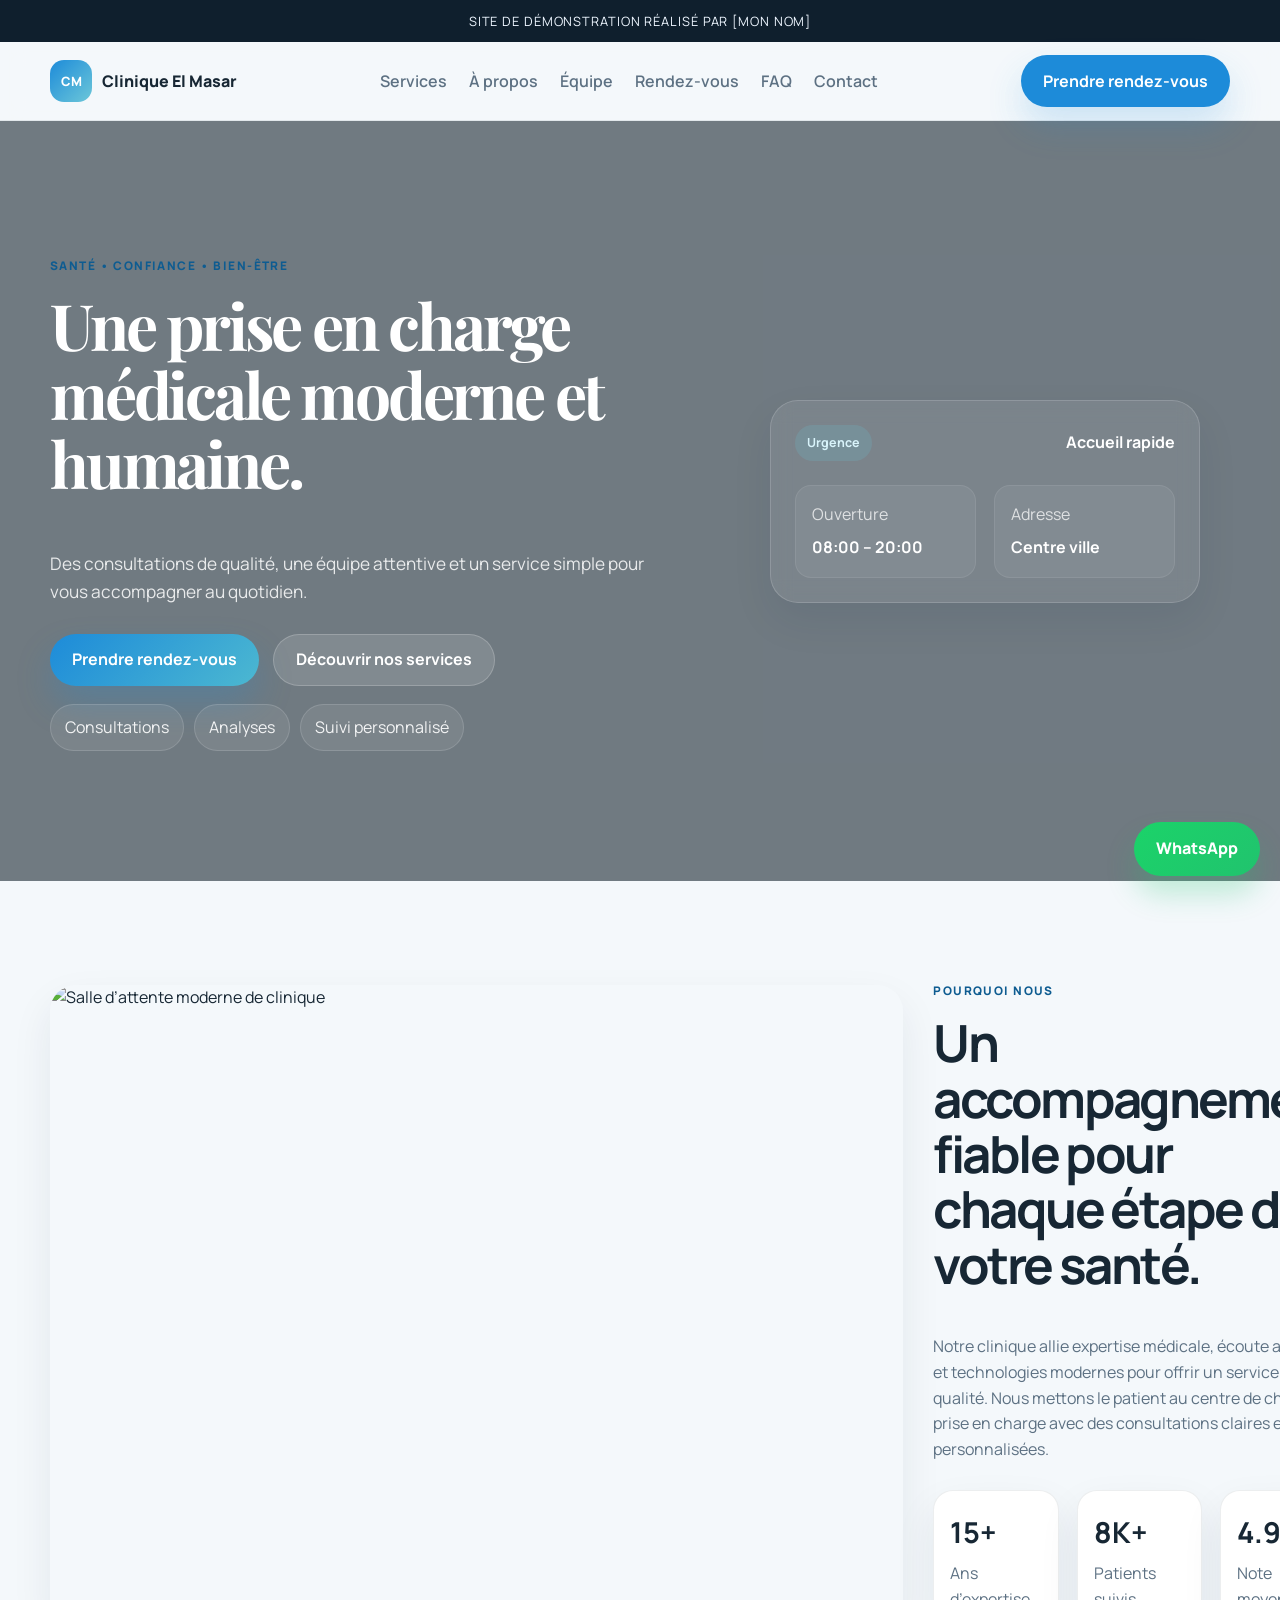
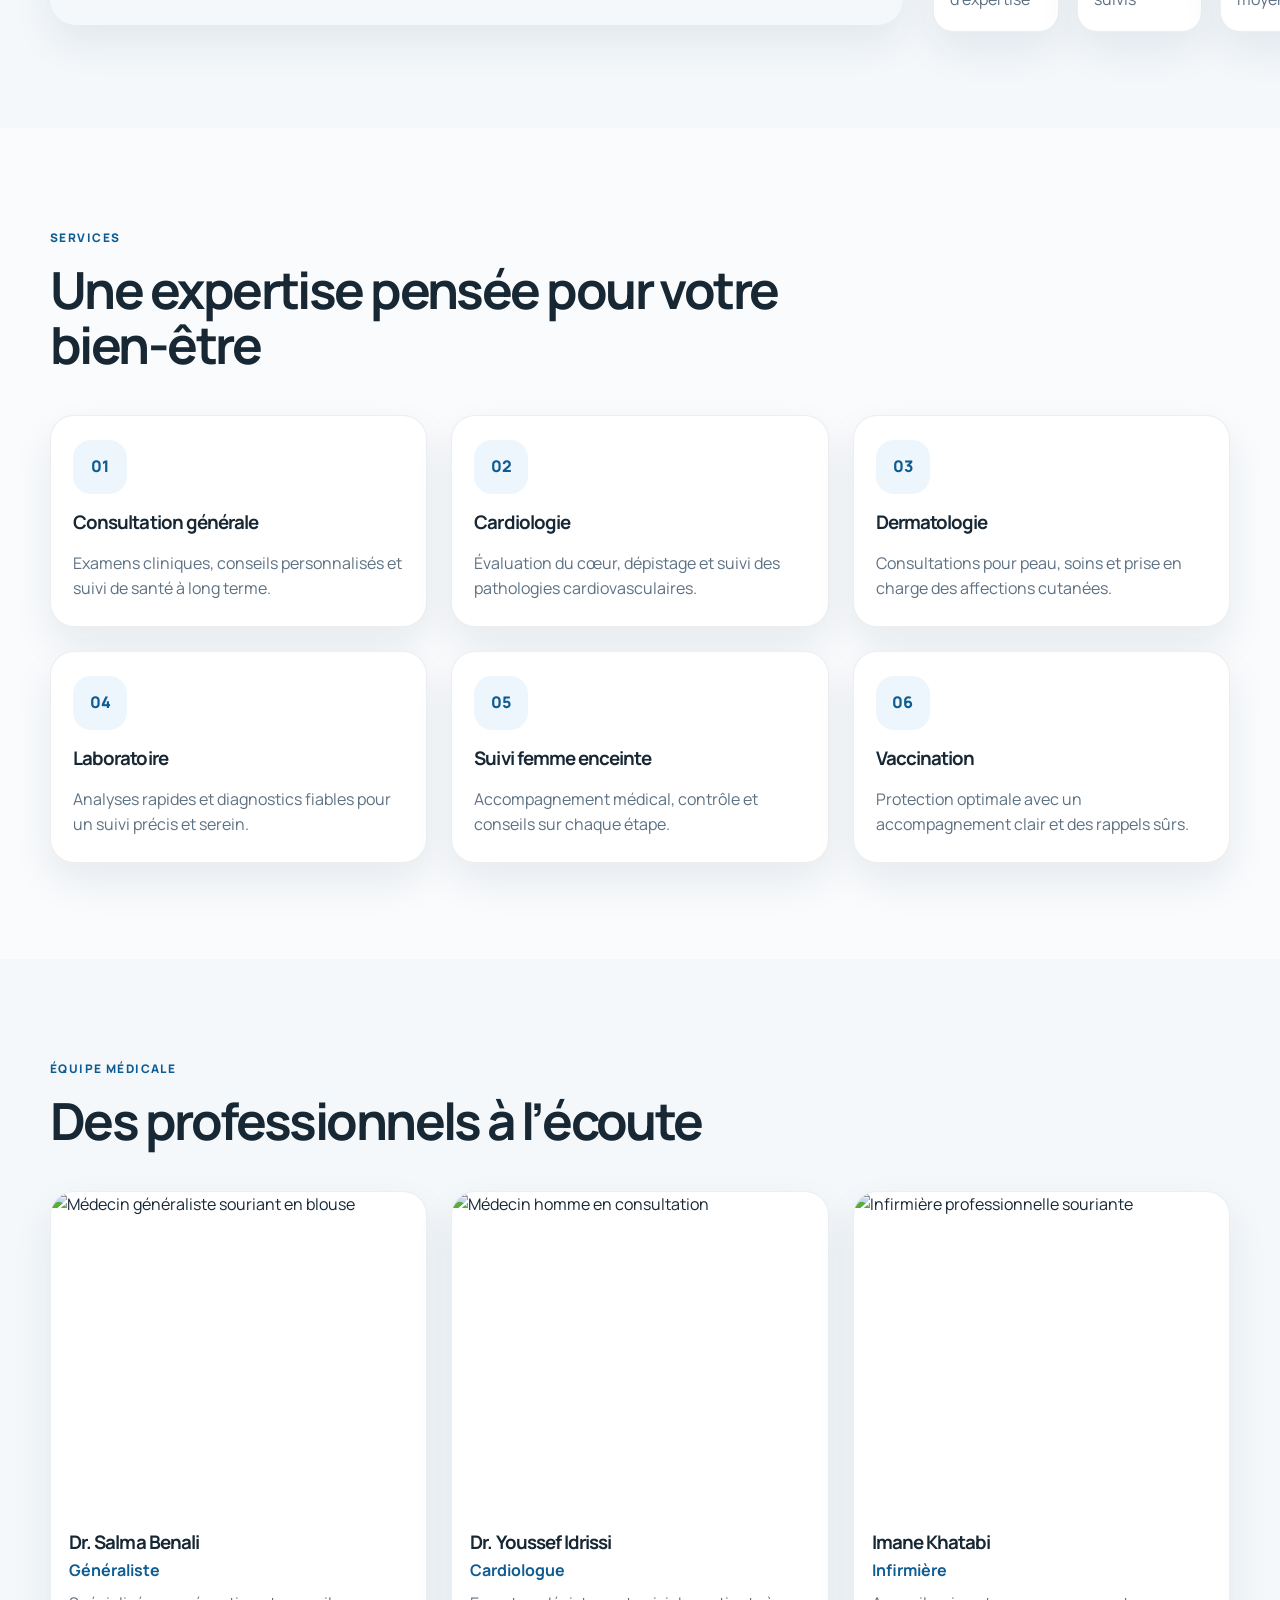
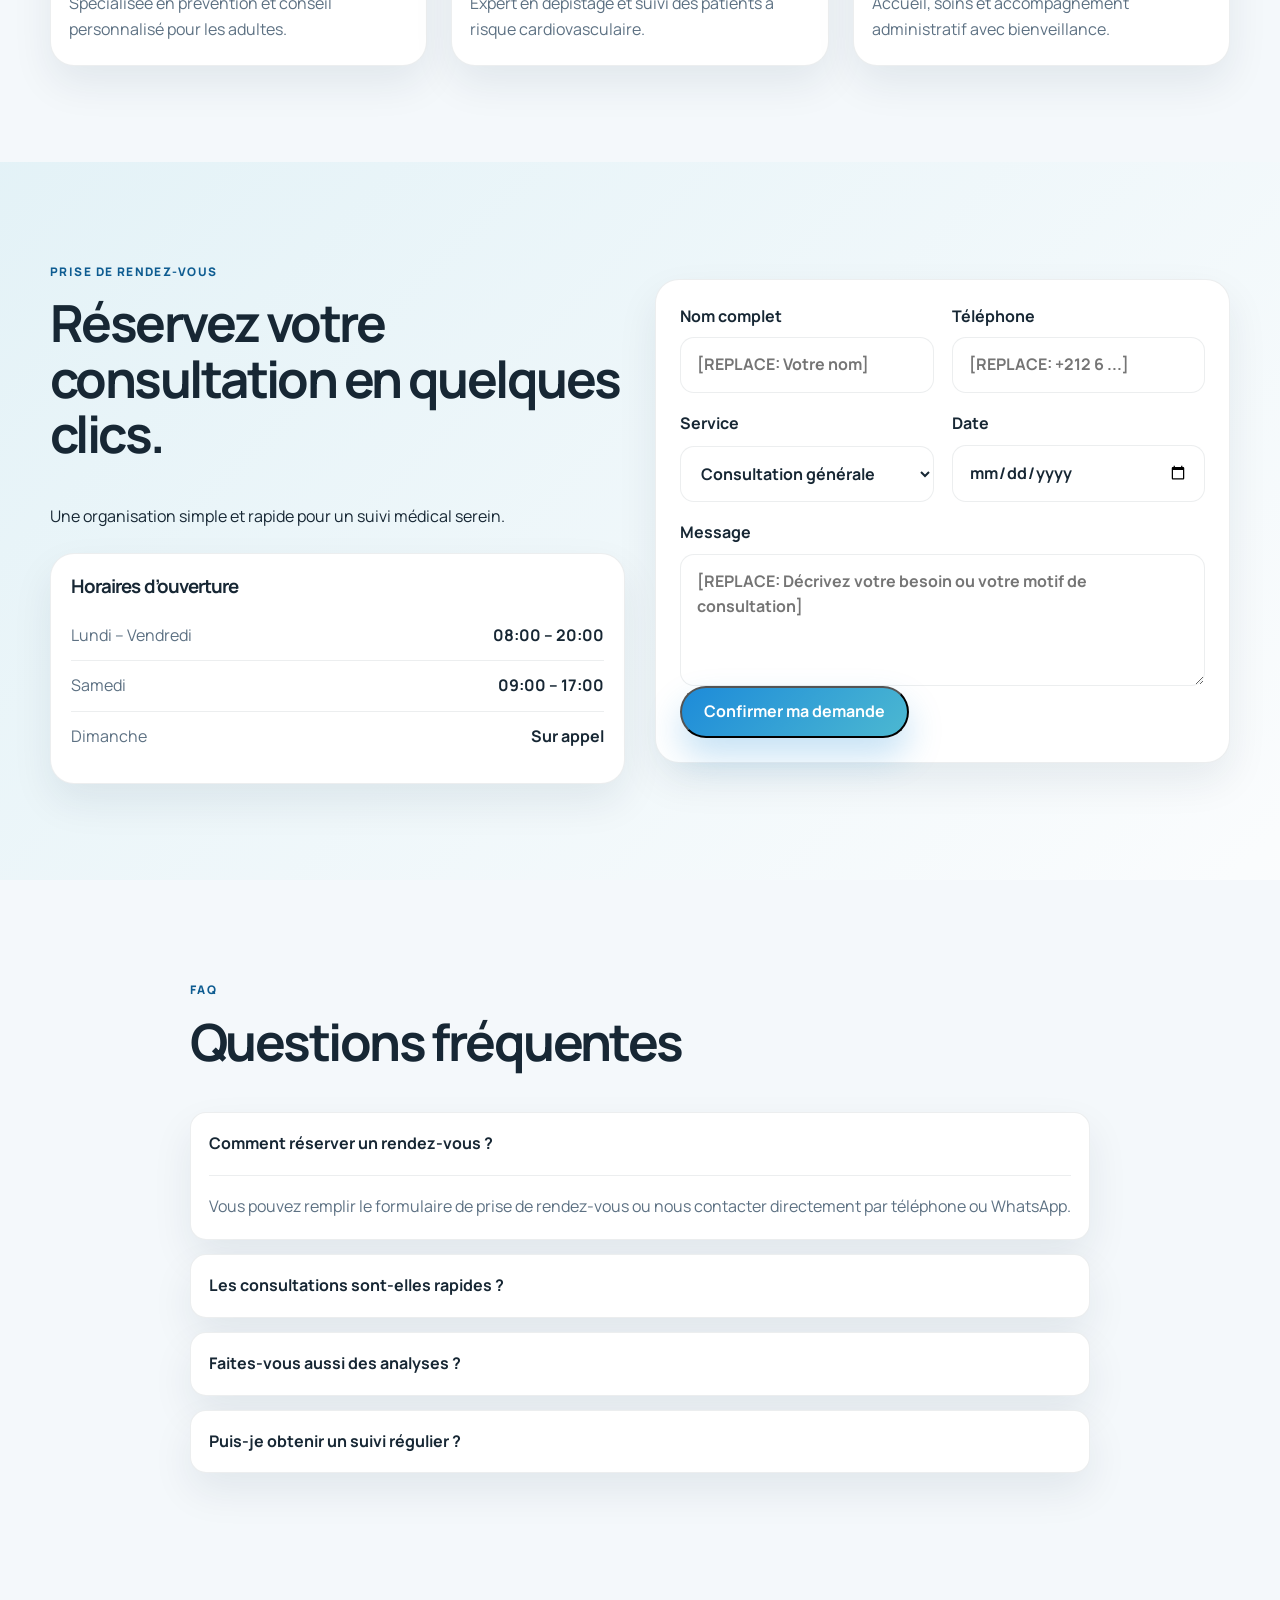
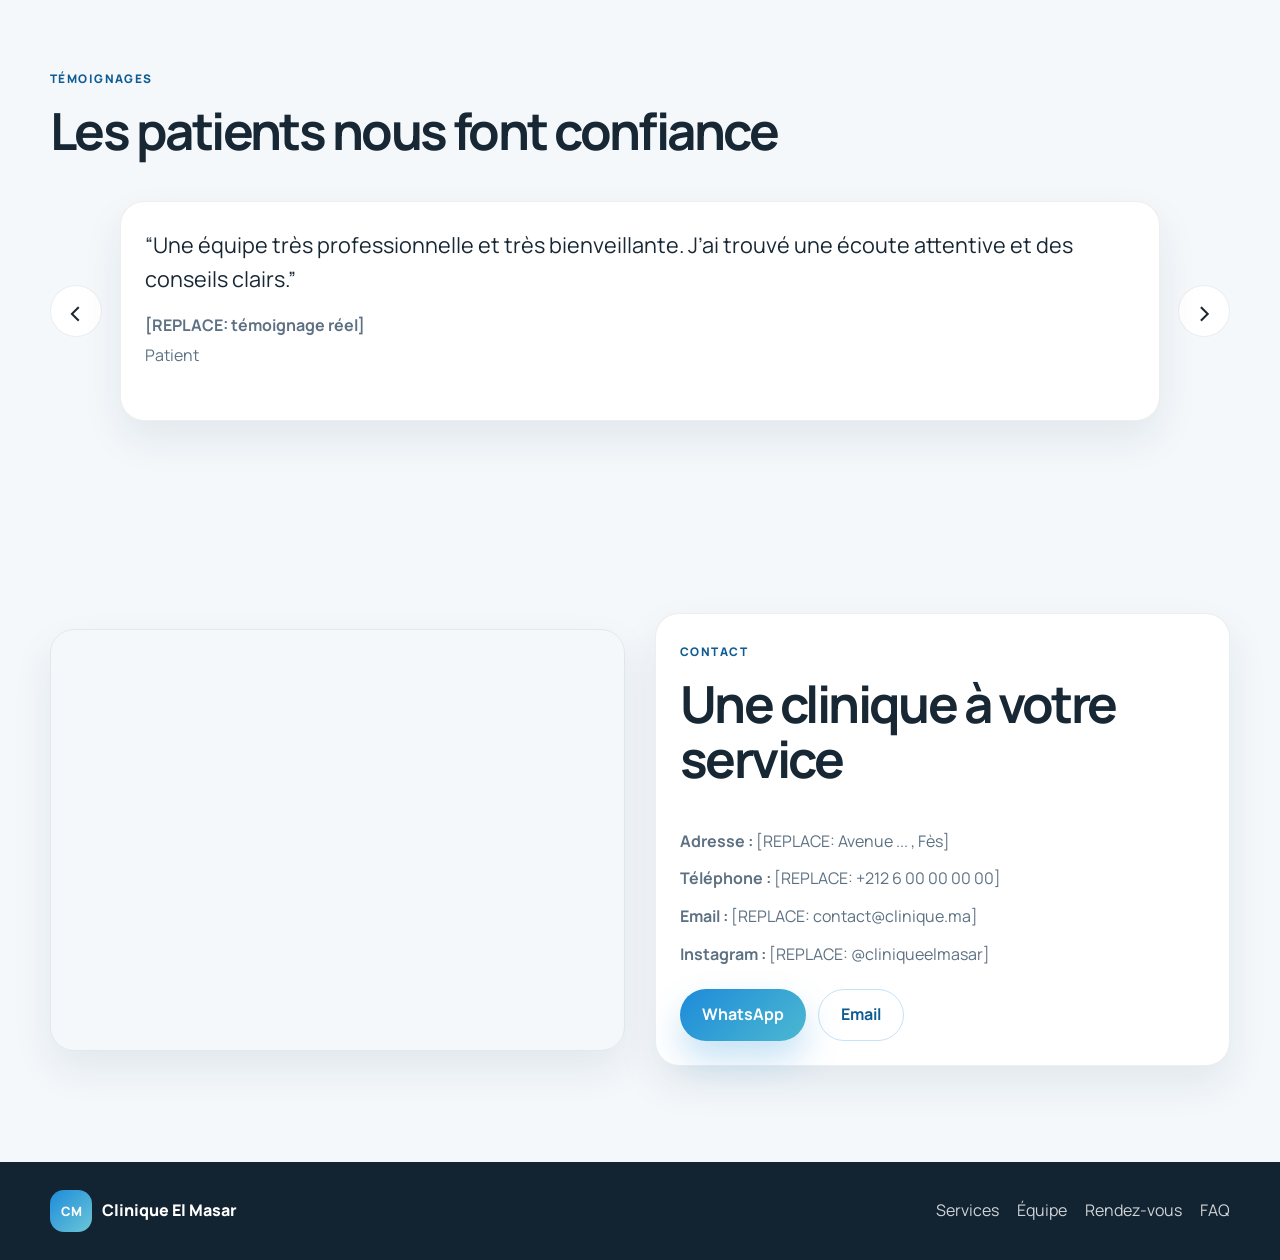
==== demos/clinique/index.html @ 64fbe854 "first commit" ====
<!DOCTYPE html>
<html lang="fr">
  <head>
    <meta charset="UTF-8" />
    <meta name="viewport" content="width=device-width, initial-scale=1.0" />
    <meta name="description" content="Démonstration d’un site web pour clinique moderne : services, équipe médicale, rendez-vous, FAQ et contact." />
    <title>Clinique El Masar | Démonstration</title>
    <link rel="preconnect" href="https://fonts.googleapis.com" />
    <link rel="preconnect" href="https://fonts.gstatic.com" crossorigin />
    <link href="https://fonts.googleapis.com/css2?family=Manrope:wght@400;500;600;700;800&family=Playfair+Display:wght@600;700;800&display=swap" rel="stylesheet" />
    <link rel="stylesheet" href="style.css" />
  </head>
  <body>
    <div class="demo-banner">Site de démonstration réalisé par [mon nom]</div>

    <header class="site-header">
      <div class="container nav-wrap">
        <a href="#top" class="brand" aria-label="Accueil clinique">
          <span class="brand-mark">CM</span>
          <span>Clinique El Masar</span>
        </a>

        <button class="menu-toggle" type="button" aria-label="Ouvrir le menu" aria-expanded="false">
          <span></span><span></span><span></span>
        </button>

        <nav class="main-nav" aria-label="Navigation clinique">
          <a href="#services">Services</a>
          <a href="#about">À propos</a>
          <a href="#team">Équipe</a>
          <a href="#rdv">Rendez-vous</a>
          <a href="#faq">FAQ</a>
          <a href="#contact">Contact</a>
        </nav>

        <a class="header-cta" href="#rdv">Prendre rendez-vous</a>
      </div>
    </header>

    <main id="top">
      <section class="hero">
        <div class="hero-overlay"></div>
        <div class="container hero-grid">
          <div class="hero-copy reveal">
            <span class="eyebrow">Santé • confiance • bien-être</span>
            <h1>Une prise en charge médicale moderne et humaine.</h1>
            <p>
              Des consultations de qualité, une équipe attentive et un service simple pour vous accompagner au quotidien.
            </p>
            <div class="hero-actions">
              <a class="btn btn-primary" href="#rdv">Prendre rendez-vous</a>
              <a class="btn btn-light" href="#services">Découvrir nos services</a>
            </div>
            <ul class="hero-pills">
              <li>Consultations</li>
              <li>Analyses</li>
              <li>Suivi personnalisé</li>
            </ul>
          </div>

          <div class="hero-card reveal">
            <div class="panel">
              <div class="panel-top">
                <span class="badge">Urgence</span>
                <strong>Accueil rapide</strong>
              </div>
              <div class="panel-row">
                <div>
                  <span>Ouverture</span>
                  <strong>08:00 – 20:00</strong>
                </div>
                <div>
                  <span>Adresse</span>
                  <strong>Centre ville</strong>
                </div>
              </div>
            </div>
          </div>
        </div>
      </section>

      <section class="section trust" id="about">
        <div class="container trust-grid">
          <div class="image-block reveal">
            <img src="https://images.unsplash.com/photo-1538108149393-fbbd81895907?auto=format&fit=crop&w=1200&q=80" alt="Salle d’attente moderne de clinique" loading="lazy" width="1200" height="900" />
          </div>

          <div class="content-block reveal">
            <span class="eyebrow accent">Pourquoi nous</span>
            <h2>Un accompagnement fiable pour chaque étape de votre santé.</h2>
            <p>
              Notre clinique allie expertise médicale, écoute attentive et technologies modernes pour offrir un service de qualité.
              Nous mettons le patient au centre de chaque prise en charge avec des consultations claires et personnalisées.
            </p>

            <div class="stats-grid">
              <div>
                <strong>15+</strong>
                <span>Ans d’expertise</span>
              </div>
              <div>
                <strong>8K+</strong>
                <span>Patients suivis</span>
              </div>
              <div>
                <strong>4.9/5</strong>
                <span>Note moyenne</span>
              </div>
            </div>
          </div>
        </div>
      </section>

      <section class="section services" id="services">
        <div class="container">
          <div class="section-heading reveal">
            <span class="eyebrow accent">Services</span>
            <h2>Une expertise pensée pour votre bien-être</h2>
          </div>

          <div class="service-grid">
            <article class="service-card reveal">
              <div class="icon">01</div>
              <h3>Consultation générale</h3>
              <p>Examens cliniques, conseils personnalisés et suivi de santé à long terme.</p>
            </article>

            <article class="service-card reveal">
              <div class="icon">02</div>
              <h3>Cardiologie</h3>
              <p>Évaluation du cœur, dépistage et suivi des pathologies cardiovasculaires.</p>
            </article>

            <article class="service-card reveal">
              <div class="icon">03</div>
              <h3>Dermatologie</h3>
              <p>Consultations pour peau, soins et prise en charge des affections cutanées.</p>
            </article>

            <article class="service-card reveal">
              <div class="icon">04</div>
              <h3>Laboratoire</h3>
              <p>Analyses rapides et diagnostics fiables pour un suivi précis et serein.</p>
            </article>

            <article class="service-card reveal">
              <div class="icon">05</div>
              <h3>Suivi femme enceinte</h3>
              <p>Accompagnement médical, contrôle et conseils sur chaque étape.</p>
            </article>

            <article class="service-card reveal">
              <div class="icon">06</div>
              <h3>Vaccination</h3>
              <p>Protection optimale avec un accompagnement clair et des rappels sûrs.</p>
            </article>
          </div>
        </div>
      </section>

      <section class="section team" id="team">
        <div class="container">
          <div class="section-heading reveal">
            <span class="eyebrow accent">Équipe médicale</span>
            <h2>Des professionnels à l’écoute</h2>
          </div>

          <div class="team-grid">
            <article class="doctor-card reveal">
              <img src="https://images.unsplash.com/photo-1559839734-2b71ea197ec2?auto=format&fit=crop&w=900&q=80" alt="Médecin généraliste souriant en blouse" loading="lazy" width="900" height="1000" />
              <div class="doctor-body">
                <h3>Dr. Salma Benali</h3>
                <span>Généraliste</span>
                <p>Spécialisée en prévention et conseil personnalisé pour les adultes.</p>
              </div>
            </article>

            <article class="doctor-card reveal">
              <img src="https://images.unsplash.com/photo-1612349317150-e413f6a5b16d?auto=format&fit=crop&w=900&q=80" alt="Médecin homme en consultation" loading="lazy" width="900" height="1000" />
              <div class="doctor-body">
                <h3>Dr. Youssef Idrissi</h3>
                <span>Cardiologue</span>
                <p>Expert en dépistage et suivi des patients à risque cardiovasculaire.</p>
              </div>
            </article>

            <article class="doctor-card reveal">
              <img src="https://images.unsplash.com/photo-1594824476967-48c8b964273f?auto=format&fit=crop&w=900&q=80" alt="Infirmière professionnelle souriante" loading="lazy" width="900" height="1000" />
              <div class="doctor-body">
                <h3>Imane Khatabi</h3>
                <span>Infirmière</span>
                <p>Accueil, soins et accompagnement administratif avec bienveillance.</p>
              </div>
            </article>
          </div>
        </div>
      </section>

      <section class="section appointment" id="rdv">
        <div class="container rdv-grid">
          <div class="rdv-copy reveal">
            <span class="eyebrow accent">Prise de rendez-vous</span>
            <h2>Réservez votre consultation en quelques clics.</h2>
            <p>Une organisation simple et rapide pour un suivi médical serein.</p>

            <div class="hours-box">
              <h3>Horaires d’ouverture</h3>
              <ul>
                <li><span>Lundi – Vendredi</span><strong>08:00 – 20:00</strong></li>
                <li><span>Samedi</span><strong>09:00 – 17:00</strong></li>
                <li><span>Dimanche</span><strong>Sur appel</strong></li>
              </ul>
            </div>
          </div>

          <form class="appointment-form reveal" action="#" method="post">
            <div class="field-grid">
              <label>
                <span>Nom complet</span>
                <input type="text" name="name" placeholder="[REPLACE: Votre nom]" />
              </label>

              <label>
                <span>Téléphone</span>
                <input type="tel" name="phone" placeholder="[REPLACE: +212 6 ...]" />
              </label>
            </div>

            <div class="field-grid">
              <label>
                <span>Service</span>
                <select name="service">
                  <option>Consultation générale</option>
                  <option>Cardiologie</option>
                  <option>Dermatologie</option>
                  <option>Laboratoire</option>
                  <option>Suivi femme enceinte</option>
                </select>
              </label>

              <label>
                <span>Date</span>
                <input type="date" name="date" />
              </label>
            </div>

            <label>
              <span>Message</span>
              <textarea name="message" rows="4" placeholder="[REPLACE: Décrivez votre besoin ou votre motif de consultation]"></textarea>
            </label>

            <button type="submit" class="btn btn-primary full-width">Confirmer ma demande</button>
          </form>
        </div>
      </section>

      <section class="section faq" id="faq">
        <div class="container faq-wrap">
          <div class="section-heading reveal">
            <span class="eyebrow accent">FAQ</span>
            <h2>Questions fréquentes</h2>
          </div>

          <div class="faq-list reveal">
            <details open>
              <summary>Comment réserver un rendez-vous ?</summary>
              <p>Vous pouvez remplir le formulaire de prise de rendez-vous ou nous contacter directement par téléphone ou WhatsApp.</p>
            </details>

            <details>
              <summary>Les consultations sont-elles rapides ?</summary>
              <p>Oui, l’accueil est rapide et les délais d’attente sont optimisés selon les besoins et les urgences.</p>
            </details>

            <details>
              <summary>Faites-vous aussi des analyses ?</summary>
              <p>Oui, la clinique propose un accès pratique aux analyses de laboratoire avec un suivi clair et rapide.</p>
            </details>

            <details>
              <summary>Puis-je obtenir un suivi régulier ?</summary>
              <p>Oui, plusieurs patients bénéficient d’un suivi personnalisé avec suivi régulier et conseils de prévention.</p>
            </details>
          </div>
        </div>
      </section>

      <section class="section testimonials">
        <div class="container">
          <div class="section-heading reveal">
            <span class="eyebrow accent">Témoignages</span>
            <h2>Les patients nous font confiance</h2>
          </div>

          <div class="testimonial-slider reveal">
            <button class="slider-btn prev" type="button" aria-label="Précédent">‹</button>

            <div class="testimonial-track">
              <blockquote class="testimonial active">
                <p>“Une équipe très professionnelle et très bienveillante. J’ai trouvé une écoute attentive et des conseils clairs.”</p>
                <footer>
                  <strong>[REPLACE: témoignage réel]</strong>
                  <span>Patient</span>
                </footer>
              </blockquote>

              <blockquote class="testimonial">
                <p>“Le service est rapide, les médecins sont rassurants et l’accueil montre une vraie qualité humaine.”</p>
                <footer>
                  <strong>[REPLACE: témoignage réel]</strong>
                  <span>Patient régulier</span>
                </footer>
              </blockquote>
            </div>

            <button class="slider-btn next" type="button" aria-label="Suivant">›</button>
          </div>
        </div>
      </section>

      <section class="section map" id="contact">
        <div class="container map-grid">
          <div class="map-card reveal">
            <iframe title="Carte de la clinique" src="https://www.google.com/maps?q=Fes%20Morocco&z=12&output=embed" loading="lazy" referrerpolicy="no-referrer-when-downgrade"></iframe>
          </div>

          <div class="contact-card reveal">
            <span class="eyebrow accent">Contact</span>
            <h2>Une clinique à votre service</h2>
            <ul>
              <li><strong>Adresse :</strong> [REPLACE: Avenue ... , Fès]</li>
              <li><strong>Téléphone :</strong> [REPLACE: +212 6 00 00 00 00]</li>
              <li><strong>Email :</strong> [REPLACE: contact@clinique.ma]</li>
              <li><strong>Instagram :</strong> [REPLACE: @cliniqueelmasar]</li>
            </ul>
            <div class="contact-actions">
              <a class="btn btn-primary" href="https://wa.me/[REPLACE:212600000000]?text=[REPLACE:Bonjour%20je%20souhaite%20prendre%20un%20rendez-vous]" target="_blank" rel="noreferrer">WhatsApp</a>
              <a class="btn btn-outline" href="mailto:[REPLACE:contact@clinique.ma]">Email</a>
            </div>
          </div>
        </div>
      </section>
    </main>

    <footer class="site-footer">
      <div class="container footer-wrap">
        <div>
          <a href="#top" class="brand footer-brand" aria-label="Accueil clinique">
            <span class="brand-mark">CM</span>
            <span>Clinique El Masar</span>
          </a>
        </div>

        <div class="footer-links">
          <a href="#services">Services</a>
          <a href="#team">Équipe</a>
          <a href="#rdv">Rendez-vous</a>
          <a href="#faq">FAQ</a>
        </div>
      </div>
    </footer>

    <a class="floating-whatsapp" href="https://wa.me/[REPLACE:212600000000]?text=[REPLACE:Bonjour%20je%20souhaite%20prendre%20un%20rendez-vous]" target="_blank" rel="noopener noreferrer" aria-label="Prendre un rendez-vous via WhatsApp">WhatsApp</a>

    <script src="script.js"></script>
  </body>
</html>
---- demos/clinique/style.css ----
:root {
  --bg: #f4f8fb;
  --surface: #ffffff;
  --surface-alt: #edf7fd;
  --primary: #1d8bd9;
  --primary-deep: #0e5c91;
  --accent: #6cc7d9;
  --dark: #172734;
  --muted: #5d7183;
  --border: rgba(23, 39, 52, 0.08);
  --shadow: 0 18px 40px rgba(18, 41, 58, 0.08);
  --radius: 24px;
  --container: 1180px;
}

* { box-sizing: border-box; }
html { scroll-behavior: smooth; }
body {
  margin: 0;
  font-family: "Manrope", sans-serif;
  background: var(--bg);
  color: var(--dark);
  line-height: 1.6;
}
img { display: block; max-width: 100%; }
a { color: inherit; text-decoration: none; }
button, input, textarea, select { font: inherit; }
button { cursor: pointer; }
.container { width: min(var(--container), calc(100% - 32px)); margin: 0 auto; }
.section { padding: 96px 0; }
.eyebrow {
  display: inline-block;
  margin-bottom: 14px;
  letter-spacing: 0.12em;
  text-transform: uppercase;
  font-size: 0.74rem;
  font-weight: 800;
  color: var(--primary-deep);
}
.accent { color: var(--primary-deep); }
h1, h2, h3 { margin-top: 0; }
h1, h2, h3 { letter-spacing: -0.05em; line-height: 1.08; }
h1 { font-size: clamp(2.8rem, 5vw, 5rem); font-family: "Playfair Display", serif; }
h2 { font-size: clamp(2.1rem, 4vw, 3.2rem); max-width: 760px; }
.demo-banner {
  background: #0f1f2d;
  color: #eef6ff;
  text-align: center;
  padding: 11px 16px;
  font-size: 0.8rem;
  letter-spacing: 0.07em;
  text-transform: uppercase;
}
.site-header {
  position: sticky;
  top: 0;
  z-index: 25;
  background: rgba(244, 248, 251, 0.82);
  backdrop-filter: blur(12px);
  border-bottom: 1px solid var(--border);
}
.nav-wrap {
  min-height: 78px;
  display: flex;
  align-items: center;
  justify-content: space-between;
  gap: 18px;
}
.brand {
  display: inline-flex;
  align-items: center;
  gap: 10px;
  font-weight: 800;
}
.brand-mark {
  display: inline-grid;
  place-items: center;
  width: 42px;
  height: 42px;
  border-radius: 14px;
  background: linear-gradient(135deg, var(--primary), var(--accent));
  color: white;
  font-size: 0.8rem;
}
.main-nav {
  display: flex;
  align-items: center;
  gap: 22px;
  color: var(--muted);
  font-weight: 600;
}
.header-cta, .btn {
  display: inline-flex;
  justify-content: center;
  align-items: center;
  min-height: 52px;
  padding: 0 22px;
  border-radius: 999px;
  font-weight: 700;
  transition: transform .2s ease, box-shadow .2s ease;
}
.header-cta:hover, .btn:hover { transform: translateY(-2px); }
.header-cta {
  background: var(--primary);
  color: white;
  box-shadow: 0 18px 36px rgba(29, 139, 217, 0.2);
}
.menu-toggle { display: none; }
.hero {
  position: relative;
  min-height: 760px;
  display: flex;
  align-items: center;
  background: url('https://images.unsplash.com/photo-1538108149393-fbbd81895907?auto=format&fit=crop&w=1700&q=80') center/cover no-repeat;
}
.hero-overlay {
  position: absolute;
  inset: 0;
  background: rgba(9, 24, 35, 0.56);
}
.hero-grid {
  position: relative;
  z-index: 1;
  display: grid;
  grid-template-columns: 1.15fr 0.85fr;
  gap: 28px;
  align-items: center;
}
.hero-copy { color: white; max-width: 620px; }
.hero-copy p { color: rgba(255,255,255,0.84); font-size: 1.08rem; }
.hero-actions {
  display: flex;
  flex-wrap: wrap;
  gap: 14px;
  margin: 28px 0 18px;
}
.btn-primary {
  background: linear-gradient(135deg, var(--primary), #4cb8d1);
  color: white;
  box-shadow: 0 18px 34px rgba(29, 139, 217, 0.25);
}
.btn-light {
  background: rgba(255,255,255,0.12);
  border: 1px solid rgba(255,255,255,0.2);
  color: white;
}
.btn-outline {
  background: transparent;
  border: 1px solid rgba(29, 139, 217, 0.25);
  color: var(--primary-deep);
}
.hero-pills {
  display: flex;
  flex-wrap: wrap;
  gap: 10px;
  list-style: none;
  padding: 0;
  margin: 0;
}
.hero-pills li {
  padding: 10px 14px;
  border-radius: 999px;
  background: rgba(255,255,255,0.08);
  border: 1px solid rgba(255,255,255,0.14);
  color: rgba(255,255,255,0.9);
}
.hero-card {
  display: flex;
  justify-content: center;
}
.panel {
  width: min(100%, 430px);
  background: rgba(255,255,255,0.08);
  border: 1px solid rgba(255,255,255,0.16);
  backdrop-filter: blur(10px);
  border-radius: 28px;
  padding: 24px;
  box-shadow: var(--shadow);
}
.panel-top {
  display: flex;
  justify-content: space-between;
  align-items: center;
  margin-bottom: 24px;
  color: white;
}
.badge {
  display: inline-block;
  padding: 8px 12px;
  border-radius: 999px;
  background: rgba(108, 199, 217, 0.18);
  color: #d9f4fb;
  font-size: 0.78rem;
  font-weight: 700;
}
.panel-row {
  display: grid;
  grid-template-columns: repeat(2, minmax(0,1fr));
  gap: 18px;
}
.panel-row div {
  padding: 16px;
  border-radius: 16px;
  background: rgba(255,255,255,0.06);
  border: 1px solid rgba(255,255,255,0.08);
}
.panel-row span {
  display: block;
  color: rgba(255,255,255,0.74);
  margin-bottom: 8px;
}
.panel-row strong { color: white; }
.trust-grid, .rdv-grid, .map-grid {
  display: grid;
  grid-template-columns: 1fr 1fr;
  gap: 30px;
  align-items: center;
}
.image-block img {
  width: 100%;
  height: 640px;
  object-fit: cover;
  border-radius: 26px;
  box-shadow: var(--shadow);
}
.content-block p { color: var(--muted); }
.stats-grid {
  display: grid;
  grid-template-columns: repeat(3, minmax(0,1fr));
  gap: 18px;
  margin-top: 28px;
}
.stats-grid div {
  background: var(--surface);
  border: 1px solid var(--border);
  border-radius: 20px;
  box-shadow: var(--shadow);
  padding: 18px 16px;
}
.stats-grid strong {
  display: block;
  font-size: 1.8rem;
  margin-bottom: 6px;
}
.stats-grid span { color: var(--muted); }
.services { background: rgba(255,255,255,0.4); }
.section-heading { margin-bottom: 30px; }
.service-grid, .team-grid {
  display: grid;
  grid-template-columns: repeat(3, minmax(0,1fr));
  gap: 24px;
}
.service-card, .doctor-card, .appointment-form, .contact-card {
  background: var(--surface);
  border: 1px solid var(--border);
  border-radius: var(--radius);
  box-shadow: var(--shadow);
}
.service-card {
  padding: 24px 22px;
}
.icon {
  display: inline-grid;
  place-items: center;
  width: 54px;
  height: 54px;
  border-radius: 18px;
  margin-bottom: 18px;
  color: var(--primary-deep);
  background: rgba(29,139,217,0.08);
  font-weight: 800;
}
.service-card p { margin: 0; color: var(--muted); }
.doctor-card {
  overflow: hidden;
}
.doctor-card img {
  width: 100%;
  height: 320px;
  object-fit: cover;
}
.doctor-body {
  padding: 20px 18px 22px;
}
.doctor-body h3 { margin-bottom: 6px; }
.doctor-body span {
  display: inline-block;
  color: var(--primary-deep);
  font-weight: 700;
  margin-bottom: 8px;
}
.doctor-body p { margin: 0; color: var(--muted); }
.appointment { background: linear-gradient(135deg, rgba(108, 199, 217, 0.12), rgba(255,255,255,0.6)); }
.hours-box {
  margin-top: 24px;
  padding: 22px 20px;
  background: var(--surface);
  border: 1px solid var(--border);
  border-radius: var(--radius);
  box-shadow: var(--shadow);
}
.hours-box h3 { margin-bottom: 14px; }
.hours-box ul {
  list-style: none;
  padding: 0;
  margin: 0;
}
.hours-box li {
  display: flex;
  justify-content: space-between;
  gap: 18px;
  padding: 12px 0;
  border-bottom: 1px solid var(--border);
  color: var(--muted);
}
.hours-box li:last-child { border-bottom: 0; }
.hours-box strong { color: var(--dark); }
.appointment-form {
  padding: 24px;
}
.field-grid {
  display: grid;
  grid-template-columns: repeat(2, minmax(0,1fr));
  gap: 18px;
  margin-bottom: 18px;
}
label {
  display: grid;
  gap: 8px;
  font-weight: 700;
  color: var(--dark);
}
input, textarea, select {
  width: 100%;
  min-height: 52px;
  border: 1px solid var(--border);
  border-radius: 14px;
  padding: 14px 16px;
  background: white;
  color: var(--dark);
}
textarea { min-height: 120px; resize: vertical; }
input:focus, textarea:focus, select:focus {
  outline: none;
  border-color: rgba(29, 139, 217, 0.7);
  box-shadow: 0 0 0 4px rgba(29, 139, 217, 0.08);
}
.faq-wrap { max-width: 900px; }
.faq-list { display: grid; gap: 14px; }
.faq-list details {
  background: white;
  border: 1px solid var(--border);
  border-radius: 16px;
  padding: 18px 18px 0;
  box-shadow: var(--shadow);
}
.faq-list summary {
  cursor: pointer;
  font-weight: 700;
  padding-bottom: 18px;
  list-style: none;
}
.faq-list details[open] summary { border-bottom: 1px solid var(--border); }
.faq-list p { margin: 0; padding: 18px 0 20px; color: var(--muted); }
.testimonial-slider {
  display: grid;
  grid-template-columns: 52px 1fr 52px;
  align-items: center;
  gap: 18px;
}
.slider-btn {
  width: 52px;
  height: 52px;
  border: 1px solid var(--border);
  background: white;
  color: var(--dark);
  border-radius: 50%;
  font-size: 2rem;
}
.testimonial-track { position: relative; min-height: 220px; }
.testimonial {
  position: absolute;
  inset: 0;
  margin: 0;
  opacity: 0;
  pointer-events: none;
  transform: translateX(18px);
  transition: opacity .35s ease, transform .35s ease;
  background: var(--surface);
  border: 1px solid var(--border);
  border-radius: var(--radius);
  box-shadow: var(--shadow);
  padding: 26px 24px;
}
.testimonial.active {
  opacity: 1;
  transform: translateX(0);
  pointer-events: auto;
}
.testimonial p {
  margin: 0 0 16px;
  font-size: clamp(1.05rem, 2vw, 1.35rem);
}
.testimonial footer {
  display: grid;
  gap: 4px;
  color: var(--muted);
}
.map-card {
  border-radius: var(--radius);
  overflow: hidden;
  border: 1px solid var(--border);
  box-shadow: var(--shadow);
}
.map-card iframe {
  width: 100%;
  min-height: 420px;
  border: 0;
  display: block;
}
.contact-card {
  padding: 24px;
}
.contact-card ul {
  list-style: none;
  padding: 0;
  margin: 0 0 22px;
  display: grid;
  gap: 12px;
  color: var(--muted);
}
.contact-actions {
  display: flex;
  flex-wrap: wrap;
  gap: 12px;
}
.site-footer {
  background: #122332;
  color: white;
  padding: 28px 0;
}
.footer-wrap {
  display: flex;
  align-items: center;
  justify-content: space-between;
  gap: 18px;
}
.footer-brand { color: white; }
.footer-links {
  display: flex;
  flex-wrap: wrap;
  gap: 18px;
  color: rgba(255,255,255,0.8);
}
.floating-whatsapp {
  position: fixed;
  right: 20px;
  bottom: 24px;
  z-index: 30;
  display: inline-flex;
  align-items: center;
  justify-content: center;
  min-height: 54px;
  padding: 0 22px;
  border-radius: 999px;
  background: linear-gradient(135deg, #1bd369, #21c36e);
  color: white;
  font-weight: 800;
  box-shadow: 0 18px 28px rgba(33, 195, 110, 0.25);
}
.reveal { opacity: 0; transform: translateY(18px); transition: opacity .5s ease, transform .5s ease; }
.reveal.is-visible { opacity: 1; transform: translateY(0); }

@media (max-width: 980px) {
  .main-nav { display: none; }
  .menu-toggle {
    display: inline-flex;
    flex-direction: column;
    justify-content: center;
    gap: 5px;
    width: 44px;
    height: 44px;
    border: 1px solid var(--border);
    border-radius: 12px;
    background: white;
  }
  .menu-toggle span {
    display: block;
    width: 20px;
    height: 2px;
    background: var(--dark);
    margin: 0 auto;
  }
  .main-nav.mobile-open {
    position: absolute;
    top: calc(100% + 8px);
    left: 16px;
    right: 16px;
    display: grid;
    gap: 12px;
    padding: 16px;
    background: rgba(255,255,255,0.97);
    border: 1px solid var(--border);
    border-radius: 18px;
    box-shadow: var(--shadow);
  }
  .service-grid, .team-grid { grid-template-columns: repeat(2, minmax(0,1fr)); }
  .trust-grid, .rdv-grid, .map-grid { grid-template-columns: 1fr; }
}

@media (max-width: 640px) {
  .section { padding: 78px 0; }
  .header-cta { display: none; }
  .hero { min-height: 620px; }
  .heroes-actions, .field-grid, .stats-grid, .contact-actions { display: grid; grid-template-columns: 1fr; }
  .service-grid, .team-grid { grid-template-columns: 1fr; }
  .testimonial-slider { grid-template-columns: 1fr; }
  .slider-btn { display: none; }
  .panel-row { grid-template-columns: 1fr; }
  .footer-wrap { flex-direction: column; align-items: flex-start; }
}
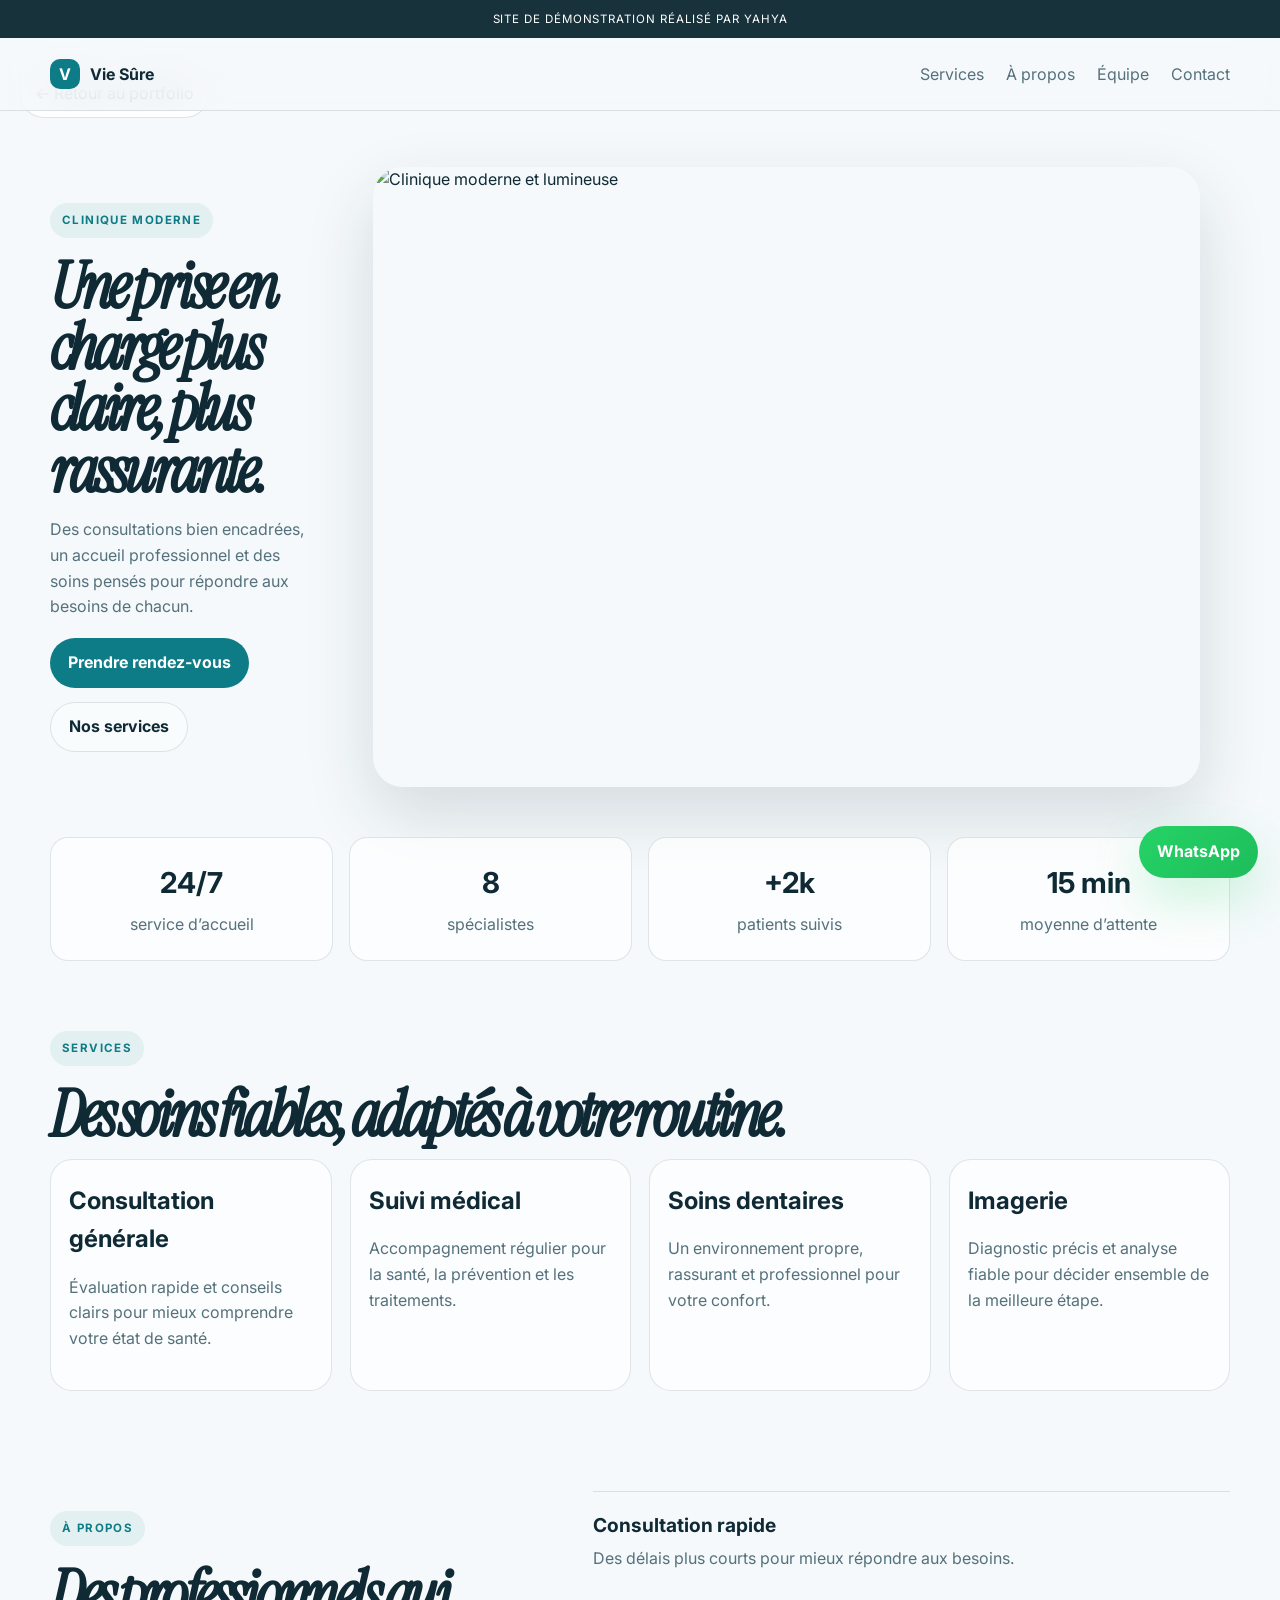
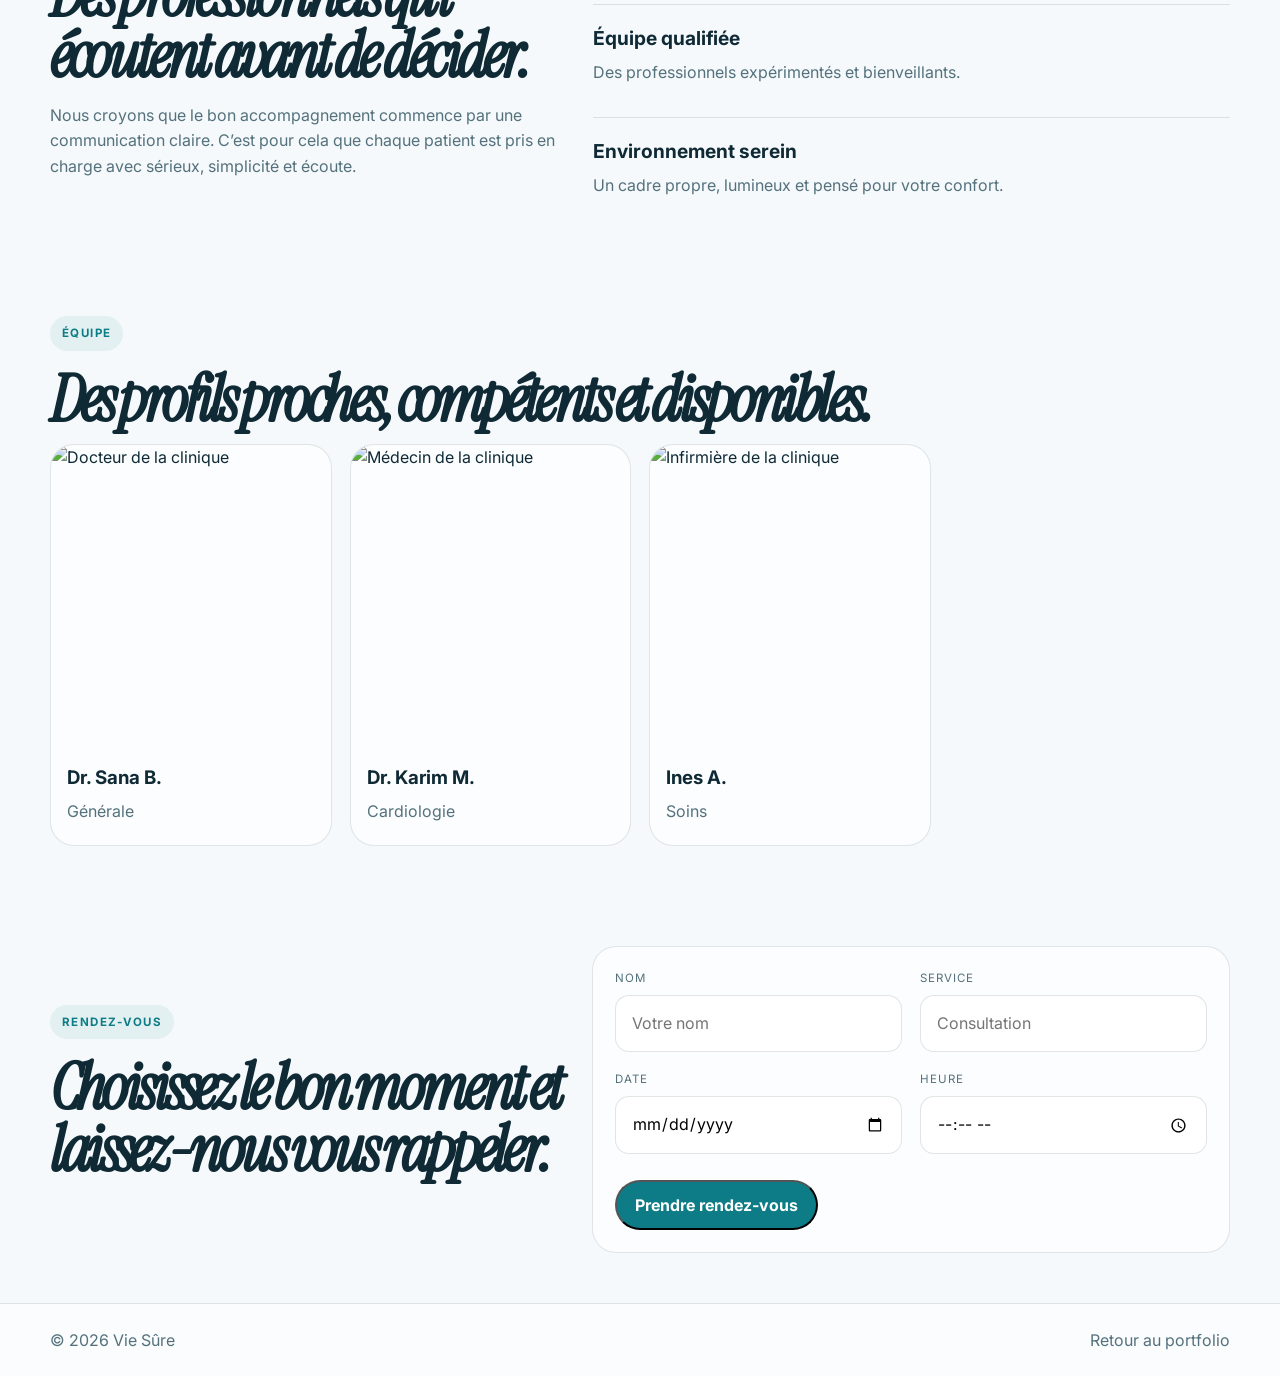
==== commit 1c4f3cfb: "v3.0" ====
--- a/demos/clinique/index.html
+++ b/demos/clinique/index.html
@@ -1,366 +1,123 @@
 <!DOCTYPE html>
-<html lang="fr">
+<html lang="fr" dir="ltr">
   <head>
     <meta charset="UTF-8" />
     <meta name="viewport" content="width=device-width, initial-scale=1.0" />
-    <meta name="description" content="Démonstration d’un site web pour clinique moderne : services, équipe médicale, rendez-vous, FAQ et contact." />
-    <title>Clinique El Masar | Démonstration</title>
+    <title>Vie Sûre | Clinique moderne à Fès</title>
+    <meta name="description" content="Clinique Vie Sûre à Fès : consultation, soins et prise de rendez-vous rapide." />
     <link rel="preconnect" href="https://fonts.googleapis.com" />
     <link rel="preconnect" href="https://fonts.gstatic.com" crossorigin />
-    <link href="https://fonts.googleapis.com/css2?family=Manrope:wght@400;500;600;700;800&family=Playfair+Display:wght@600;700;800&display=swap" rel="stylesheet" />
+    <link href="https://fonts.googleapis.com/css2?family=Instrument+Serif:ital@0;1&family=Inter:wght@400;500;600;700;800&display=swap" rel="stylesheet" />
     <link rel="stylesheet" href="style.css" />
   </head>
-  <body>
-    <div class="demo-banner">Site de démonstration réalisé par [mon nom]</div>
+  <body class="demo demo-clinique">
+    <div class="topbar-demo">Site de démonstration réalisé par Yahya</div>
+    <a class="portfolio-back" href="../../index.html">← Retour au portfolio</a>
+    <a class="floating-whatsapp" href="https://wa.me/212600000000?text=Bonjour%20Yahya%2C%20je%20voudrais%20prendre%20un%20rendez-vous%20%C3%A0%20la%20clinique%20Vie%20S%C3%BBre." target="_blank" rel="noopener noreferrer">WhatsApp</a>
 
-    <header class="site-header">
-      <div class="container nav-wrap">
-        <a href="#top" class="brand" aria-label="Accueil clinique">
-          <span class="brand-mark">CM</span>
-          <span>Clinique El Masar</span>
-        </a>
-
-        <button class="menu-toggle" type="button" aria-label="Ouvrir le menu" aria-expanded="false">
-          <span></span><span></span><span></span>
-        </button>
-
-        <nav class="main-nav" aria-label="Navigation clinique">
+    <header class="demo-header">
+      <div class="container demo-nav">
+        <div class="brand-block"><span class="brand-mark">V</span> Vie Sûre</div>
+        <nav>
           <a href="#services">Services</a>
           <a href="#about">À propos</a>
           <a href="#team">Équipe</a>
-          <a href="#rdv">Rendez-vous</a>
-          <a href="#faq">FAQ</a>
           <a href="#contact">Contact</a>
         </nav>
-
-        <a class="header-cta" href="#rdv">Prendre rendez-vous</a>
+        <button class="menu-btn" type="button" aria-label="Ouvrir le menu">☰</button>
       </div>
     </header>
 
-    <main id="top">
-      <section class="hero">
-        <div class="hero-overlay"></div>
+    <main>
+      <section class="hero-demo">
         <div class="container hero-grid">
-          <div class="hero-copy reveal">
-            <span class="eyebrow">Santé • confiance • bien-être</span>
-            <h1>Une prise en charge médicale moderne et humaine.</h1>
-            <p>
-              Des consultations de qualité, une équipe attentive et un service simple pour vous accompagner au quotidien.
-            </p>
+          <div class="hero-copy">
+            <span class="eyebrow">Clinique moderne</span>
+            <h1>Une prise en charge plus claire, plus rassurante.</h1>
+            <p>Des consultations bien encadrées, un accueil professionnel et des soins pensés pour répondre aux besoins de chacun.</p>
             <div class="hero-actions">
-              <a class="btn btn-primary" href="#rdv">Prendre rendez-vous</a>
-              <a class="btn btn-light" href="#services">Découvrir nos services</a>
+              <a class="action primary" href="#contact">Prendre rendez-vous</a>
+              <a class="action secondary" href="#services">Nos services</a>
             </div>
-            <ul class="hero-pills">
-              <li>Consultations</li>
-              <li>Analyses</li>
-              <li>Suivi personnalisé</li>
-            </ul>
           </div>
-
-          <div class="hero-card reveal">
-            <div class="panel">
-              <div class="panel-top">
-                <span class="badge">Urgence</span>
-                <strong>Accueil rapide</strong>
-              </div>
-              <div class="panel-row">
-                <div>
-                  <span>Ouverture</span>
-                  <strong>08:00 – 20:00</strong>
-                </div>
-                <div>
-                  <span>Adresse</span>
-                  <strong>Centre ville</strong>
-                </div>
-              </div>
-            </div>
+          <div class="hero-media">
+            <img src="https://images.unsplash.com/photo-1576091160550-2173dba999ef?auto=format&fit=crop&w=1200&q=70" alt="Clinique moderne et lumineuse" width="1200" height="900" loading="lazy" />
           </div>
         </div>
       </section>
 
-      <section class="section trust" id="about">
-        <div class="container trust-grid">
-          <div class="image-block reveal">
-            <img src="https://images.unsplash.com/photo-1538108149393-fbbd81895907?auto=format&fit=crop&w=1200&q=80" alt="Salle d’attente moderne de clinique" loading="lazy" width="1200" height="900" />
+      <section class="stats-band">
+        <div class="container stats-grid">
+          <div><strong>24/7</strong><span>service d’accueil</span></div>
+          <div><strong>8</strong><span>spécialistes</span></div>
+          <div><strong>+2k</strong><span>patients suivis</span></div>
+          <div><strong>15 min</strong><span>moyenne d’attente</span></div>
+        </div>
+      </section>
+
+      <section class="services" id="services">
+        <div class="container section-head">
+          <span class="eyebrow">Services</span>
+          <h2>Des soins fiables, adaptés à votre routine.</h2>
+        </div>
+        <div class="container cards-grid">
+          <article class="info-card"><h3>Consultation générale</h3><p>Évaluation rapide et conseils clairs pour mieux comprendre votre état de santé.</p></article>
+          <article class="info-card"><h3>Suivi médical</h3><p>Accompagnement régulier pour la santé, la prévention et les traitements.</p></article>
+          <article class="info-card"><h3>Soins dentaires</h3><p>Un environnement propre, rassurant et professionnel pour votre confort.</p></article>
+          <article class="info-card"><h3>Imagerie</h3><p>Diagnostic précis et analyse fiable pour décider ensemble de la meilleure étape.</p></article>
+        </div>
+      </section>
+
+      <section class="about" id="about">
+        <div class="container about-grid">
+          <div class="info-copy">
+            <span class="eyebrow">À propos</span>
+            <h2>Des professionnels qui écoutent avant de décider.</h2>
+            <p>Nous croyons que le bon accompagnement commence par une communication claire. C’est pour cela que chaque patient est pris en charge avec sérieux, simplicité et écoute.</p>
           </div>
-
-          <div class="content-block reveal">
-            <span class="eyebrow accent">Pourquoi nous</span>
-            <h2>Un accompagnement fiable pour chaque étape de votre santé.</h2>
-            <p>
-              Notre clinique allie expertise médicale, écoute attentive et technologies modernes pour offrir un service de qualité.
-              Nous mettons le patient au centre de chaque prise en charge avec des consultations claires et personnalisées.
-            </p>
-
-            <div class="stats-grid">
-              <div>
-                <strong>15+</strong>
-                <span>Ans d’expertise</span>
-              </div>
-              <div>
-                <strong>8K+</strong>
-                <span>Patients suivis</span>
-              </div>
-              <div>
-                <strong>4.9/5</strong>
-                <span>Note moyenne</span>
-              </div>
-            </div>
+          <div class="feature-list">
+            <div><strong>Consultation rapide</strong><span>Des délais plus courts pour mieux répondre aux besoins.</span></div>
+            <div><strong>Équipe qualifiée</strong><span>Des professionnels expérimentés et bienveillants.</span></div>
+            <div><strong>Environnement serein</strong><span>Un cadre propre, lumineux et pensé pour votre confort.</span></div>
           </div>
         </div>
       </section>
 
-      <section class="section services" id="services">
-        <div class="container">
-          <div class="section-heading reveal">
-            <span class="eyebrow accent">Services</span>
-            <h2>Une expertise pensée pour votre bien-être</h2>
-          </div>
-
-          <div class="service-grid">
-            <article class="service-card reveal">
-              <div class="icon">01</div>
-              <h3>Consultation générale</h3>
-              <p>Examens cliniques, conseils personnalisés et suivi de santé à long terme.</p>
-            </article>
-
-            <article class="service-card reveal">
-              <div class="icon">02</div>
-              <h3>Cardiologie</h3>
-              <p>Évaluation du cœur, dépistage et suivi des pathologies cardiovasculaires.</p>
-            </article>
-
-            <article class="service-card reveal">
-              <div class="icon">03</div>
-              <h3>Dermatologie</h3>
-              <p>Consultations pour peau, soins et prise en charge des affections cutanées.</p>
-            </article>
-
-            <article class="service-card reveal">
-              <div class="icon">04</div>
-              <h3>Laboratoire</h3>
-              <p>Analyses rapides et diagnostics fiables pour un suivi précis et serein.</p>
-            </article>
-
-            <article class="service-card reveal">
-              <div class="icon">05</div>
-              <h3>Suivi femme enceinte</h3>
-              <p>Accompagnement médical, contrôle et conseils sur chaque étape.</p>
-            </article>
-
-            <article class="service-card reveal">
-              <div class="icon">06</div>
-              <h3>Vaccination</h3>
-              <p>Protection optimale avec un accompagnement clair et des rappels sûrs.</p>
-            </article>
-          </div>
+      <section class="team" id="team">
+        <div class="container section-head">
+          <span class="eyebrow">Équipe</span>
+          <h2>Des profils proches, compétents et disponibles.</h2>
+        </div>
+        <div class="container team-grid">
+          <article class="member"><img src="https://images.unsplash.com/photo-1559839734-2b71ea197ec2?auto=format&fit=crop&w=900&q=70" alt="Docteur de la clinique" /><div><h3>Dr. Sana B.</h3><span>Générale</span></div></article>
+          <article class="member"><img src="https://images.unsplash.com/photo-1612349317150-e413f6a5b16d?auto=format&fit=crop&w=900&q=70" alt="Médecin de la clinique" /><div><h3>Dr. Karim M.</h3><span>Cardiologie</span></div></article>
+          <article class="member"><img src="https://images.unsplash.com/photo-1594824476967-48c8b964273f?auto=format&fit=crop&w=900&q=70" alt="Infirmière de la clinique" /><div><h3>Ines A.</h3><span>Soins</span></div></article>
         </div>
       </section>
 
-      <section class="section team" id="team">
-        <div class="container">
-          <div class="section-heading reveal">
-            <span class="eyebrow accent">Équipe médicale</span>
-            <h2>Des professionnels à l’écoute</h2>
+      <section class="contact" id="contact">
+        <div class="container contact-grid">
+          <div>
+            <span class="eyebrow">Rendez-vous</span>
+            <h2>Choisissez le bon moment et laissez-nous vous rappeler.</h2>
           </div>
-
-          <div class="team-grid">
-            <article class="doctor-card reveal">
-              <img src="https://images.unsplash.com/photo-1559839734-2b71ea197ec2?auto=format&fit=crop&w=900&q=80" alt="Médecin généraliste souriant en blouse" loading="lazy" width="900" height="1000" />
-              <div class="doctor-body">
-                <h3>Dr. Salma Benali</h3>
-                <span>Généraliste</span>
-                <p>Spécialisée en prévention et conseil personnalisé pour les adultes.</p>
-              </div>
-            </article>
-
-            <article class="doctor-card reveal">
-              <img src="https://images.unsplash.com/photo-1612349317150-e413f6a5b16d?auto=format&fit=crop&w=900&q=80" alt="Médecin homme en consultation" loading="lazy" width="900" height="1000" />
-              <div class="doctor-body">
-                <h3>Dr. Youssef Idrissi</h3>
-                <span>Cardiologue</span>
-                <p>Expert en dépistage et suivi des patients à risque cardiovasculaire.</p>
-              </div>
-            </article>
-
-            <article class="doctor-card reveal">
-              <img src="https://images.unsplash.com/photo-1594824476967-48c8b964273f?auto=format&fit=crop&w=900&q=80" alt="Infirmière professionnelle souriante" loading="lazy" width="900" height="1000" />
-              <div class="doctor-body">
-                <h3>Imane Khatabi</h3>
-                <span>Infirmière</span>
-                <p>Accueil, soins et accompagnement administratif avec bienveillance.</p>
-              </div>
-            </article>
-          </div>
-        </div>
-      </section>
-
-      <section class="section appointment" id="rdv">
-        <div class="container rdv-grid">
-          <div class="rdv-copy reveal">
-            <span class="eyebrow accent">Prise de rendez-vous</span>
-            <h2>Réservez votre consultation en quelques clics.</h2>
-            <p>Une organisation simple et rapide pour un suivi médical serein.</p>
-
-            <div class="hours-box">
-              <h3>Horaires d’ouverture</h3>
-              <ul>
-                <li><span>Lundi – Vendredi</span><strong>08:00 – 20:00</strong></li>
-                <li><span>Samedi</span><strong>09:00 – 17:00</strong></li>
-                <li><span>Dimanche</span><strong>Sur appel</strong></li>
-              </ul>
-            </div>
-          </div>
-
-          <form class="appointment-form reveal" action="#" method="post">
-            <div class="field-grid">
-              <label>
-                <span>Nom complet</span>
-                <input type="text" name="name" placeholder="[REPLACE: Votre nom]" />
-              </label>
-
-              <label>
-                <span>Téléphone</span>
-                <input type="tel" name="phone" placeholder="[REPLACE: +212 6 ...]" />
-              </label>
-            </div>
-
-            <div class="field-grid">
-              <label>
-                <span>Service</span>
-                <select name="service">
-                  <option>Consultation générale</option>
-                  <option>Cardiologie</option>
-                  <option>Dermatologie</option>
-                  <option>Laboratoire</option>
-                  <option>Suivi femme enceinte</option>
-                </select>
-              </label>
-
-              <label>
-                <span>Date</span>
-                <input type="date" name="date" />
-              </label>
-            </div>
-
-            <label>
-              <span>Message</span>
-              <textarea name="message" rows="4" placeholder="[REPLACE: Décrivez votre besoin ou votre motif de consultation]"></textarea>
-            </label>
-
-            <button type="submit" class="btn btn-primary full-width">Confirmer ma demande</button>
+          <form class="booking-form" action="https://wa.me/212600000000" method="get" target="_blank" rel="noopener noreferrer">
+            <div class="field"><label>Nom</label><input type="text" name="nom" placeholder="Votre nom" /></div>
+            <div class="field"><label>Service</label><input type="text" name="service" placeholder="Consultation" /></div>
+            <div class="field"><label>Date</label><input type="date" name="date" /></div>
+            <div class="field"><label>Heure</label><input type="time" name="heure" /></div>
+            <button type="submit" class="action primary">Prendre rendez-vous</button>
           </form>
-        </div>
-      </section>
-
-      <section class="section faq" id="faq">
-        <div class="container faq-wrap">
-          <div class="section-heading reveal">
-            <span class="eyebrow accent">FAQ</span>
-            <h2>Questions fréquentes</h2>
-          </div>
-
-          <div class="faq-list reveal">
-            <details open>
-              <summary>Comment réserver un rendez-vous ?</summary>
-              <p>Vous pouvez remplir le formulaire de prise de rendez-vous ou nous contacter directement par téléphone ou WhatsApp.</p>
-            </details>
-
-            <details>
-              <summary>Les consultations sont-elles rapides ?</summary>
-              <p>Oui, l’accueil est rapide et les délais d’attente sont optimisés selon les besoins et les urgences.</p>
-            </details>
-
-            <details>
-              <summary>Faites-vous aussi des analyses ?</summary>
-              <p>Oui, la clinique propose un accès pratique aux analyses de laboratoire avec un suivi clair et rapide.</p>
-            </details>
-
-            <details>
-              <summary>Puis-je obtenir un suivi régulier ?</summary>
-              <p>Oui, plusieurs patients bénéficient d’un suivi personnalisé avec suivi régulier et conseils de prévention.</p>
-            </details>
-          </div>
-        </div>
-      </section>
-
-      <section class="section testimonials">
-        <div class="container">
-          <div class="section-heading reveal">
-            <span class="eyebrow accent">Témoignages</span>
-            <h2>Les patients nous font confiance</h2>
-          </div>
-
-          <div class="testimonial-slider reveal">
-            <button class="slider-btn prev" type="button" aria-label="Précédent">‹</button>
-
-            <div class="testimonial-track">
-              <blockquote class="testimonial active">
-                <p>“Une équipe très professionnelle et très bienveillante. J’ai trouvé une écoute attentive et des conseils clairs.”</p>
-                <footer>
-                  <strong>[REPLACE: témoignage réel]</strong>
-                  <span>Patient</span>
-                </footer>
-              </blockquote>
-
-              <blockquote class="testimonial">
-                <p>“Le service est rapide, les médecins sont rassurants et l’accueil montre une vraie qualité humaine.”</p>
-                <footer>
-                  <strong>[REPLACE: témoignage réel]</strong>
-                  <span>Patient régulier</span>
-                </footer>
-              </blockquote>
-            </div>
-
-            <button class="slider-btn next" type="button" aria-label="Suivant">›</button>
-          </div>
-        </div>
-      </section>
-
-      <section class="section map" id="contact">
-        <div class="container map-grid">
-          <div class="map-card reveal">
-            <iframe title="Carte de la clinique" src="https://www.google.com/maps?q=Fes%20Morocco&z=12&output=embed" loading="lazy" referrerpolicy="no-referrer-when-downgrade"></iframe>
-          </div>
-
-          <div class="contact-card reveal">
-            <span class="eyebrow accent">Contact</span>
-            <h2>Une clinique à votre service</h2>
-            <ul>
-              <li><strong>Adresse :</strong> [REPLACE: Avenue ... , Fès]</li>
-              <li><strong>Téléphone :</strong> [REPLACE: +212 6 00 00 00 00]</li>
-              <li><strong>Email :</strong> [REPLACE: contact@clinique.ma]</li>
-              <li><strong>Instagram :</strong> [REPLACE: @cliniqueelmasar]</li>
-            </ul>
-            <div class="contact-actions">
-              <a class="btn btn-primary" href="https://wa.me/[REPLACE:212600000000]?text=[REPLACE:Bonjour%20je%20souhaite%20prendre%20un%20rendez-vous]" target="_blank" rel="noreferrer">WhatsApp</a>
-              <a class="btn btn-outline" href="mailto:[REPLACE:contact@clinique.ma]">Email</a>
-            </div>
-          </div>
         </div>
       </section>
     </main>
 
-    <footer class="site-footer">
+    <footer class="demo-footer">
       <div class="container footer-wrap">
-        <div>
-          <a href="#top" class="brand footer-brand" aria-label="Accueil clinique">
-            <span class="brand-mark">CM</span>
-            <span>Clinique El Masar</span>
-          </a>
-        </div>
-
-        <div class="footer-links">
-          <a href="#services">Services</a>
-          <a href="#team">Équipe</a>
-          <a href="#rdv">Rendez-vous</a>
-          <a href="#faq">FAQ</a>
-        </div>
+        <p>© 2026 Vie Sûre</p>
+        <a href="../../index.html">Retour au portfolio</a>
       </div>
     </footer>
-
-    <a class="floating-whatsapp" href="https://wa.me/[REPLACE:212600000000]?text=[REPLACE:Bonjour%20je%20souhaite%20prendre%20un%20rendez-vous]" target="_blank" rel="noopener noreferrer" aria-label="Prendre un rendez-vous via WhatsApp">WhatsApp</a>
 
     <script src="script.js"></script>
   </body>
--- a/demos/clinique/style.css
+++ b/demos/clinique/style.css
@@ -1,521 +1,256 @@
 :root {
-  --bg: #f4f8fb;
-  --surface: #ffffff;
-  --surface-alt: #edf7fd;
-  --primary: #1d8bd9;
-  --primary-deep: #0e5c91;
-  --accent: #6cc7d9;
-  --dark: #172734;
-  --muted: #5d7183;
-  --border: rgba(23, 39, 52, 0.08);
-  --shadow: 0 18px 40px rgba(18, 41, 58, 0.08);
-  --radius: 24px;
-  --container: 1180px;
-}
-
+  --bg: #f5f9fb;
+  --panel: rgba(255,255,255,0.72);
+  --text: #0f2a35;
+  --muted: #54717c;
+  --accent: #0e7c86;
+  --accent-soft: #d8f0f2;
+  --line: rgba(15, 42, 53, 0.12);
+}
 * { box-sizing: border-box; }
 html { scroll-behavior: smooth; }
 body {
   margin: 0;
-  font-family: "Manrope", sans-serif;
+  font-family: "Inter", sans-serif;
   background: var(--bg);
-  color: var(--dark);
+  color: var(--text);
   line-height: 1.6;
 }
+a { color: inherit; text-decoration: none; }
 img { display: block; max-width: 100%; }
-a { color: inherit; text-decoration: none; }
-button, input, textarea, select { font: inherit; }
-button { cursor: pointer; }
-.container { width: min(var(--container), calc(100% - 32px)); margin: 0 auto; }
-.section { padding: 96px 0; }
+button, input { font: inherit; }
+.container { width: min(1180px, calc(100% - 32px)); margin: 0 auto; }
+.topbar-demo {
+  background: rgba(15,42,53,0.96);
+  color: white;
+  text-align: center;
+  padding: 10px 16px;
+  font-size: 0.72rem;
+  letter-spacing: 0.08em;
+  text-transform: uppercase;
+}
+.portfolio-back {
+  position: fixed;
+  left: 20px;
+  top: 70px;
+  z-index: 20;
+  background: rgba(255,255,255,0.78);
+  border: 1px solid var(--line);
+  padding: 10px 14px;
+  border-radius: 999px;
+}
+.floating-whatsapp {
+  position: fixed;
+  right: 22px;
+  bottom: 22px;
+  z-index: 30;
+  display: inline-flex;
+  align-items: center;
+  justify-content: center;
+  background: linear-gradient(135deg, #25d366, #1ebd5b);
+  color: white;
+  min-height: 52px;
+  padding: 0 18px;
+  border-radius: 999px;
+  box-shadow: 0 20px 50px rgba(37,211,102,0.23);
+  font-weight: 700;
+}
+.demo-header {
+  position: sticky;
+  top: 0;
+  backdrop-filter: blur(18px);
+  background: rgba(245,249,251,0.72);
+  border-bottom: 1px solid var(--line);
+  z-index: 20;
+}
+.demo-nav {
+  display: flex;
+  align-items: center;
+  justify-content: space-between;
+  min-height: 72px;
+  gap: 18px;
+}
+.brand-block {
+  display: inline-flex;
+  align-items: center;
+  gap: 10px;
+  font-weight: 700;
+}
+.brand-mark {
+  width: 30px;
+  height: 30px;
+  display: inline-grid;
+  place-items: center;
+  border-radius: 10px;
+  background: var(--accent);
+  color: white;
+}
+.demo-nav nav { display: flex; align-items: center; gap: 22px; color: var(--muted); }
+.menu-btn { display: none; border: 1px solid var(--line); width: 42px; height: 42px; border-radius: 10px; background: rgba(255,255,255,0.45); }
+.hero-demo { padding: 56px 0 40px; }
+.hero-grid {
+  display: grid;
+  grid-template-columns: 0.9fr 1.1fr;
+  gap: clamp(20px, 4vw, 60px);
+  align-items: center;
+}
 .eyebrow {
-  display: inline-block;
-  margin-bottom: 14px;
+  display: inline-flex;
+  align-items: center;
+  gap: 8px;
+  padding: 8px 12px;
+  border-radius: 999px;
+  background: rgba(14,124,134,0.08);
+  color: var(--accent);
+  font-size: 0.72rem;
   letter-spacing: 0.12em;
   text-transform: uppercase;
-  font-size: 0.74rem;
-  font-weight: 800;
-  color: var(--primary-deep);
-}
-.accent { color: var(--primary-deep); }
-h1, h2, h3 { margin-top: 0; }
-h1, h2, h3 { letter-spacing: -0.05em; line-height: 1.08; }
-h1 { font-size: clamp(2.8rem, 5vw, 5rem); font-family: "Playfair Display", serif; }
-h2 { font-size: clamp(2.1rem, 4vw, 3.2rem); max-width: 760px; }
-.demo-banner {
-  background: #0f1f2d;
-  color: #eef6ff;
-  text-align: center;
-  padding: 11px 16px;
-  font-size: 0.8rem;
-  letter-spacing: 0.07em;
-  text-transform: uppercase;
-}
-.site-header {
-  position: sticky;
-  top: 0;
-  z-index: 25;
-  background: rgba(244, 248, 251, 0.82);
-  backdrop-filter: blur(12px);
-  border-bottom: 1px solid var(--border);
-}
-.nav-wrap {
-  min-height: 78px;
-  display: flex;
-  align-items: center;
-  justify-content: space-between;
-  gap: 18px;
-}
-.brand {
-  display: inline-flex;
-  align-items: center;
-  gap: 10px;
-  font-weight: 800;
-}
-.brand-mark {
-  display: inline-grid;
-  place-items: center;
-  width: 42px;
-  height: 42px;
-  border-radius: 14px;
-  background: linear-gradient(135deg, var(--primary), var(--accent));
-  color: white;
-  font-size: 0.8rem;
-}
-.main-nav {
-  display: flex;
-  align-items: center;
-  gap: 22px;
-  color: var(--muted);
-  font-weight: 600;
-}
-.header-cta, .btn {
-  display: inline-flex;
-  justify-content: center;
-  align-items: center;
-  min-height: 52px;
-  padding: 0 22px;
-  border-radius: 999px;
-  font-weight: 700;
-  transition: transform .2s ease, box-shadow .2s ease;
-}
-.header-cta:hover, .btn:hover { transform: translateY(-2px); }
-.header-cta {
-  background: var(--primary);
-  color: white;
-  box-shadow: 0 18px 36px rgba(29, 139, 217, 0.2);
-}
-.menu-toggle { display: none; }
-.hero {
-  position: relative;
-  min-height: 760px;
-  display: flex;
-  align-items: center;
-  background: url('https://images.unsplash.com/photo-1538108149393-fbbd81895907?auto=format&fit=crop&w=1700&q=80') center/cover no-repeat;
-}
-.hero-overlay {
-  position: absolute;
-  inset: 0;
-  background: rgba(9, 24, 35, 0.56);
-}
-.hero-grid {
-  position: relative;
-  z-index: 1;
-  display: grid;
-  grid-template-columns: 1.15fr 0.85fr;
-  gap: 28px;
-  align-items: center;
-}
-.hero-copy { color: white; max-width: 620px; }
-.hero-copy p { color: rgba(255,255,255,0.84); font-size: 1.08rem; }
+  font-weight: 700;
+}
+.hero-copy h1, .section-head h2, .info-copy h2, .contact h2 {
+  margin: 18px 0 14px;
+  font-family: "Instrument Serif", serif;
+  font-size: clamp(3rem, 5vw, 6rem);
+  line-height: 0.96;
+  letter-spacing: -0.07em;
+  font-style: italic;
+}
+.hero-copy p, .info-copy p, .info-card p { color: var(--muted); }
 .hero-actions {
   display: flex;
   flex-wrap: wrap;
   gap: 14px;
-  margin: 28px 0 18px;
-}
-.btn-primary {
-  background: linear-gradient(135deg, var(--primary), #4cb8d1);
-  color: white;
-  box-shadow: 0 18px 34px rgba(29, 139, 217, 0.25);
-}
-.btn-light {
-  background: rgba(255,255,255,0.12);
-  border: 1px solid rgba(255,255,255,0.2);
-  color: white;
-}
-.btn-outline {
-  background: transparent;
-  border: 1px solid rgba(29, 139, 217, 0.25);
-  color: var(--primary-deep);
-}
-.hero-pills {
-  display: flex;
-  flex-wrap: wrap;
-  gap: 10px;
-  list-style: none;
-  padding: 0;
-  margin: 0;
-}
-.hero-pills li {
-  padding: 10px 14px;
-  border-radius: 999px;
-  background: rgba(255,255,255,0.08);
-  border: 1px solid rgba(255,255,255,0.14);
-  color: rgba(255,255,255,0.9);
-}
-.hero-card {
-  display: flex;
+  margin-top: 18px;
+}
+.action {
+  display: inline-flex;
+  align-items: center;
   justify-content: center;
-}
-.panel {
-  width: min(100%, 430px);
-  background: rgba(255,255,255,0.08);
-  border: 1px solid rgba(255,255,255,0.16);
-  backdrop-filter: blur(10px);
-  border-radius: 28px;
-  padding: 24px;
-  box-shadow: var(--shadow);
-}
-.panel-top {
+  min-height: 50px;
+  padding: 0 18px;
+  border-radius: 999px;
+  font-weight: 700;
+}
+.action.primary { background: var(--accent); color: white; }
+.action.secondary { border: 1px solid var(--line); background: rgba(255,255,255,0.45); }
+.hero-media img {
+  width: 100%;
+  height: 620px;
+  object-fit: cover;
+  border-radius: 30px;
+  box-shadow: 0 28px 70px rgba(15,42,53,0.14);
+}
+.stats-band { padding: 10px 0 20px; }
+.stats-grid {
+  display: grid;
+  grid-template-columns: repeat(4, minmax(0,1fr));
+  gap: 16px;
+}
+.stats-grid div {
+  background: rgba(255,255,255,0.7);
+  border: 1px solid var(--line);
+  border-radius: 18px;
+  padding: 22px 18px;
+  text-align: center;
+}
+.stats-grid strong { font-size: clamp(1.8rem, 2vw, 2.5rem); }
+.stats-grid span { display: block; margin-top: 6px; color: var(--muted); }
+.services, .about, .team, .contact { padding: 50px 0; }
+.cards-grid, .team-grid { display: grid; grid-template-columns: repeat(4, minmax(0,1fr)); gap: 18px; }
+.info-card {
+  padding: 22px 18px;
+  border: 1px solid var(--line);
+  border-radius: 22px;
+  background: rgba(255,255,255,0.7);
+}
+.info-card h3 {
+  margin: 0 0 8px;
+  font-size: 1.5rem;
+}
+.about-grid {
+  display: grid;
+  grid-template-columns: 0.9fr 1.1fr;
+  gap: 22px;
+  align-items: center;
+}
+.feature-list {
+  display: grid;
+  gap: 14px;
+}
+.feature-list div {
+  display: grid;
+  gap: 6px;
+  padding: 18px 0;
+  border-top: 1px solid var(--line);
+}
+.feature-list strong { font-size: 1.2rem; }
+.feature-list span { color: var(--muted); }
+.member {
+  overflow: hidden;
+  border: 1px solid var(--line);
+  border-radius: 24px;
+  background: rgba(255,255,255,0.7);
+}
+.member img { height: 300px; width: 100%; object-fit: cover; }
+.member div {
+  padding: 18px 16px 20px;
+}
+.member h3 { margin: 0 0 6px; }
+.member span { color: var(--muted); }
+.contact-grid {
+  display: grid;
+  grid-template-columns: 0.9fr 1.1fr;
+  gap: 20px;
+  align-items: center;
+}
+.booking-form {
+  display: grid;
+  grid-template-columns: repeat(2, minmax(0,1fr));
+  gap: 18px;
+  padding: 22px;
+  border: 1px solid var(--line);
+  border-radius: 24px;
+  background: rgba(255,255,255,0.7);
+}
+.field {
+  display: grid;
+  gap: 8px;
+}
+.field label {
+  color: var(--muted);
+  font-size: 0.72rem;
+  letter-spacing: 0.08em;
+  text-transform: uppercase;
+}
+.field input {
+  padding: 0.9rem 1rem;
+  border-radius: 14px;
+  border: 1px solid var(--line);
+  background: #fff;
+}
+.booking-form .action.primary {
+  width: fit-content;
+  margin-top: 8px;
+}
+.demo-footer {
+  border-top: 1px solid var(--line);
+  background: rgba(255,255,255,0.5);
+}
+.footer-wrap {
+  min-height: 72px;
   display: flex;
   justify-content: space-between;
   align-items: center;
-  margin-bottom: 24px;
-  color: white;
-}
-.badge {
-  display: inline-block;
-  padding: 8px 12px;
-  border-radius: 999px;
-  background: rgba(108, 199, 217, 0.18);
-  color: #d9f4fb;
-  font-size: 0.78rem;
-  font-weight: 700;
-}
-.panel-row {
-  display: grid;
-  grid-template-columns: repeat(2, minmax(0,1fr));
-  gap: 18px;
-}
-.panel-row div {
-  padding: 16px;
-  border-radius: 16px;
-  background: rgba(255,255,255,0.06);
-  border: 1px solid rgba(255,255,255,0.08);
-}
-.panel-row span {
-  display: block;
-  color: rgba(255,255,255,0.74);
-  margin-bottom: 8px;
-}
-.panel-row strong { color: white; }
-.trust-grid, .rdv-grid, .map-grid {
-  display: grid;
-  grid-template-columns: 1fr 1fr;
-  gap: 30px;
-  align-items: center;
-}
-.image-block img {
-  width: 100%;
-  height: 640px;
-  object-fit: cover;
-  border-radius: 26px;
-  box-shadow: var(--shadow);
-}
-.content-block p { color: var(--muted); }
-.stats-grid {
-  display: grid;
-  grid-template-columns: repeat(3, minmax(0,1fr));
-  gap: 18px;
-  margin-top: 28px;
-}
-.stats-grid div {
-  background: var(--surface);
-  border: 1px solid var(--border);
-  border-radius: 20px;
-  box-shadow: var(--shadow);
-  padding: 18px 16px;
-}
-.stats-grid strong {
-  display: block;
-  font-size: 1.8rem;
-  margin-bottom: 6px;
-}
-.stats-grid span { color: var(--muted); }
-.services { background: rgba(255,255,255,0.4); }
-.section-heading { margin-bottom: 30px; }
-.service-grid, .team-grid {
-  display: grid;
-  grid-template-columns: repeat(3, minmax(0,1fr));
-  gap: 24px;
-}
-.service-card, .doctor-card, .appointment-form, .contact-card {
-  background: var(--surface);
-  border: 1px solid var(--border);
-  border-radius: var(--radius);
-  box-shadow: var(--shadow);
-}
-.service-card {
-  padding: 24px 22px;
-}
-.icon {
-  display: inline-grid;
-  place-items: center;
-  width: 54px;
-  height: 54px;
-  border-radius: 18px;
-  margin-bottom: 18px;
-  color: var(--primary-deep);
-  background: rgba(29,139,217,0.08);
-  font-weight: 800;
-}
-.service-card p { margin: 0; color: var(--muted); }
-.doctor-card {
-  overflow: hidden;
-}
-.doctor-card img {
-  width: 100%;
-  height: 320px;
-  object-fit: cover;
-}
-.doctor-body {
-  padding: 20px 18px 22px;
-}
-.doctor-body h3 { margin-bottom: 6px; }
-.doctor-body span {
-  display: inline-block;
-  color: var(--primary-deep);
-  font-weight: 700;
-  margin-bottom: 8px;
-}
-.doctor-body p { margin: 0; color: var(--muted); }
-.appointment { background: linear-gradient(135deg, rgba(108, 199, 217, 0.12), rgba(255,255,255,0.6)); }
-.hours-box {
-  margin-top: 24px;
-  padding: 22px 20px;
-  background: var(--surface);
-  border: 1px solid var(--border);
-  border-radius: var(--radius);
-  box-shadow: var(--shadow);
-}
-.hours-box h3 { margin-bottom: 14px; }
-.hours-box ul {
-  list-style: none;
-  padding: 0;
-  margin: 0;
-}
-.hours-box li {
-  display: flex;
-  justify-content: space-between;
-  gap: 18px;
-  padding: 12px 0;
-  border-bottom: 1px solid var(--border);
+  gap: 10px;
   color: var(--muted);
 }
-.hours-box li:last-child { border-bottom: 0; }
-.hours-box strong { color: var(--dark); }
-.appointment-form {
-  padding: 24px;
-}
-.field-grid {
-  display: grid;
-  grid-template-columns: repeat(2, minmax(0,1fr));
-  gap: 18px;
-  margin-bottom: 18px;
-}
-label {
-  display: grid;
-  gap: 8px;
-  font-weight: 700;
-  color: var(--dark);
-}
-input, textarea, select {
-  width: 100%;
-  min-height: 52px;
-  border: 1px solid var(--border);
-  border-radius: 14px;
-  padding: 14px 16px;
-  background: white;
-  color: var(--dark);
-}
-textarea { min-height: 120px; resize: vertical; }
-input:focus, textarea:focus, select:focus {
-  outline: none;
-  border-color: rgba(29, 139, 217, 0.7);
-  box-shadow: 0 0 0 4px rgba(29, 139, 217, 0.08);
-}
-.faq-wrap { max-width: 900px; }
-.faq-list { display: grid; gap: 14px; }
-.faq-list details {
-  background: white;
-  border: 1px solid var(--border);
-  border-radius: 16px;
-  padding: 18px 18px 0;
-  box-shadow: var(--shadow);
-}
-.faq-list summary {
-  cursor: pointer;
-  font-weight: 700;
-  padding-bottom: 18px;
-  list-style: none;
-}
-.faq-list details[open] summary { border-bottom: 1px solid var(--border); }
-.faq-list p { margin: 0; padding: 18px 0 20px; color: var(--muted); }
-.testimonial-slider {
-  display: grid;
-  grid-template-columns: 52px 1fr 52px;
-  align-items: center;
-  gap: 18px;
-}
-.slider-btn {
-  width: 52px;
-  height: 52px;
-  border: 1px solid var(--border);
-  background: white;
-  color: var(--dark);
-  border-radius: 50%;
-  font-size: 2rem;
-}
-.testimonial-track { position: relative; min-height: 220px; }
-.testimonial {
-  position: absolute;
-  inset: 0;
-  margin: 0;
-  opacity: 0;
-  pointer-events: none;
-  transform: translateX(18px);
-  transition: opacity .35s ease, transform .35s ease;
-  background: var(--surface);
-  border: 1px solid var(--border);
-  border-radius: var(--radius);
-  box-shadow: var(--shadow);
-  padding: 26px 24px;
-}
-.testimonial.active {
-  opacity: 1;
-  transform: translateX(0);
-  pointer-events: auto;
-}
-.testimonial p {
-  margin: 0 0 16px;
-  font-size: clamp(1.05rem, 2vw, 1.35rem);
-}
-.testimonial footer {
-  display: grid;
-  gap: 4px;
-  color: var(--muted);
-}
-.map-card {
-  border-radius: var(--radius);
-  overflow: hidden;
-  border: 1px solid var(--border);
-  box-shadow: var(--shadow);
-}
-.map-card iframe {
-  width: 100%;
-  min-height: 420px;
-  border: 0;
-  display: block;
-}
-.contact-card {
-  padding: 24px;
-}
-.contact-card ul {
-  list-style: none;
-  padding: 0;
-  margin: 0 0 22px;
-  display: grid;
-  gap: 12px;
-  color: var(--muted);
-}
-.contact-actions {
-  display: flex;
-  flex-wrap: wrap;
-  gap: 12px;
-}
-.site-footer {
-  background: #122332;
-  color: white;
-  padding: 28px 0;
-}
-.footer-wrap {
-  display: flex;
-  align-items: center;
-  justify-content: space-between;
-  gap: 18px;
-}
-.footer-brand { color: white; }
-.footer-links {
-  display: flex;
-  flex-wrap: wrap;
-  gap: 18px;
-  color: rgba(255,255,255,0.8);
-}
-.floating-whatsapp {
-  position: fixed;
-  right: 20px;
-  bottom: 24px;
-  z-index: 30;
-  display: inline-flex;
-  align-items: center;
-  justify-content: center;
-  min-height: 54px;
-  padding: 0 22px;
-  border-radius: 999px;
-  background: linear-gradient(135deg, #1bd369, #21c36e);
-  color: white;
-  font-weight: 800;
-  box-shadow: 0 18px 28px rgba(33, 195, 110, 0.25);
-}
-.reveal { opacity: 0; transform: translateY(18px); transition: opacity .5s ease, transform .5s ease; }
-.reveal.is-visible { opacity: 1; transform: translateY(0); }
-
-@media (max-width: 980px) {
-  .main-nav { display: none; }
-  .menu-toggle {
-    display: inline-flex;
-    flex-direction: column;
-    justify-content: center;
-    gap: 5px;
-    width: 44px;
-    height: 44px;
-    border: 1px solid var(--border);
-    border-radius: 12px;
-    background: white;
-  }
-  .menu-toggle span {
-    display: block;
-    width: 20px;
-    height: 2px;
-    background: var(--dark);
-    margin: 0 auto;
-  }
-  .main-nav.mobile-open {
-    position: absolute;
-    top: calc(100% + 8px);
-    left: 16px;
-    right: 16px;
-    display: grid;
-    gap: 12px;
-    padding: 16px;
-    background: rgba(255,255,255,0.97);
-    border: 1px solid var(--border);
-    border-radius: 18px;
-    box-shadow: var(--shadow);
-  }
-  .service-grid, .team-grid { grid-template-columns: repeat(2, minmax(0,1fr)); }
-  .trust-grid, .rdv-grid, .map-grid { grid-template-columns: 1fr; }
-}
-
+@media (max-width: 900px) {
+  .demo-nav nav { display: none; }
+  .menu-btn { display: block; }
+  .hero-grid, .cards-grid, .team-grid, .about-grid, .contact-grid, .stats-grid { grid-template-columns: 1fr; }
+}
 @media (max-width: 640px) {
-  .section { padding: 78px 0; }
-  .header-cta { display: none; }
-  .hero { min-height: 620px; }
-  .heroes-actions, .field-grid, .stats-grid, .contact-actions { display: grid; grid-template-columns: 1fr; }
-  .service-grid, .team-grid { grid-template-columns: 1fr; }
-  .testimonial-slider { grid-template-columns: 1fr; }
-  .slider-btn { display: none; }
-  .panel-row { grid-template-columns: 1fr; }
-  .footer-wrap { flex-direction: column; align-items: flex-start; }
-}
+  .portfolio-back { left: 12px; top: 78px; }
+  .hero-media img { height: 420px; }
+  .booking-form { grid-template-columns: 1fr; }
+}
